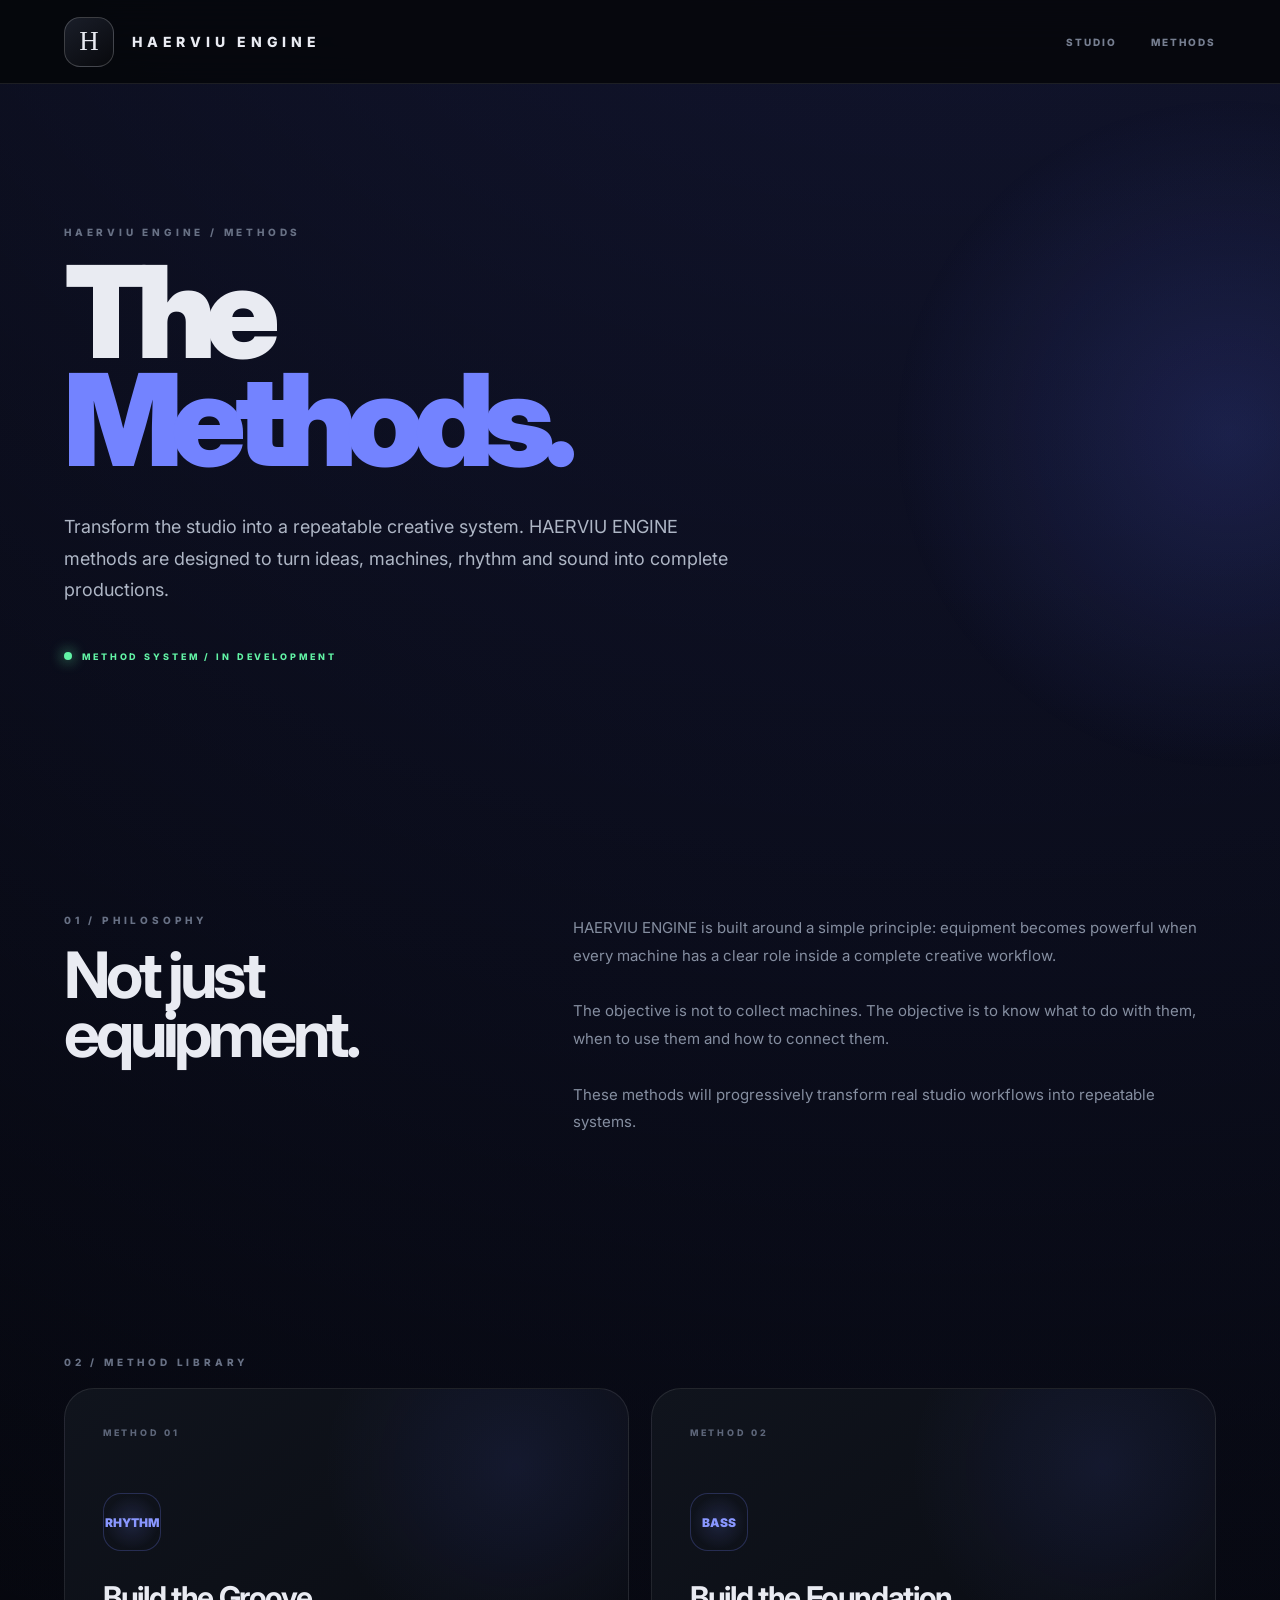
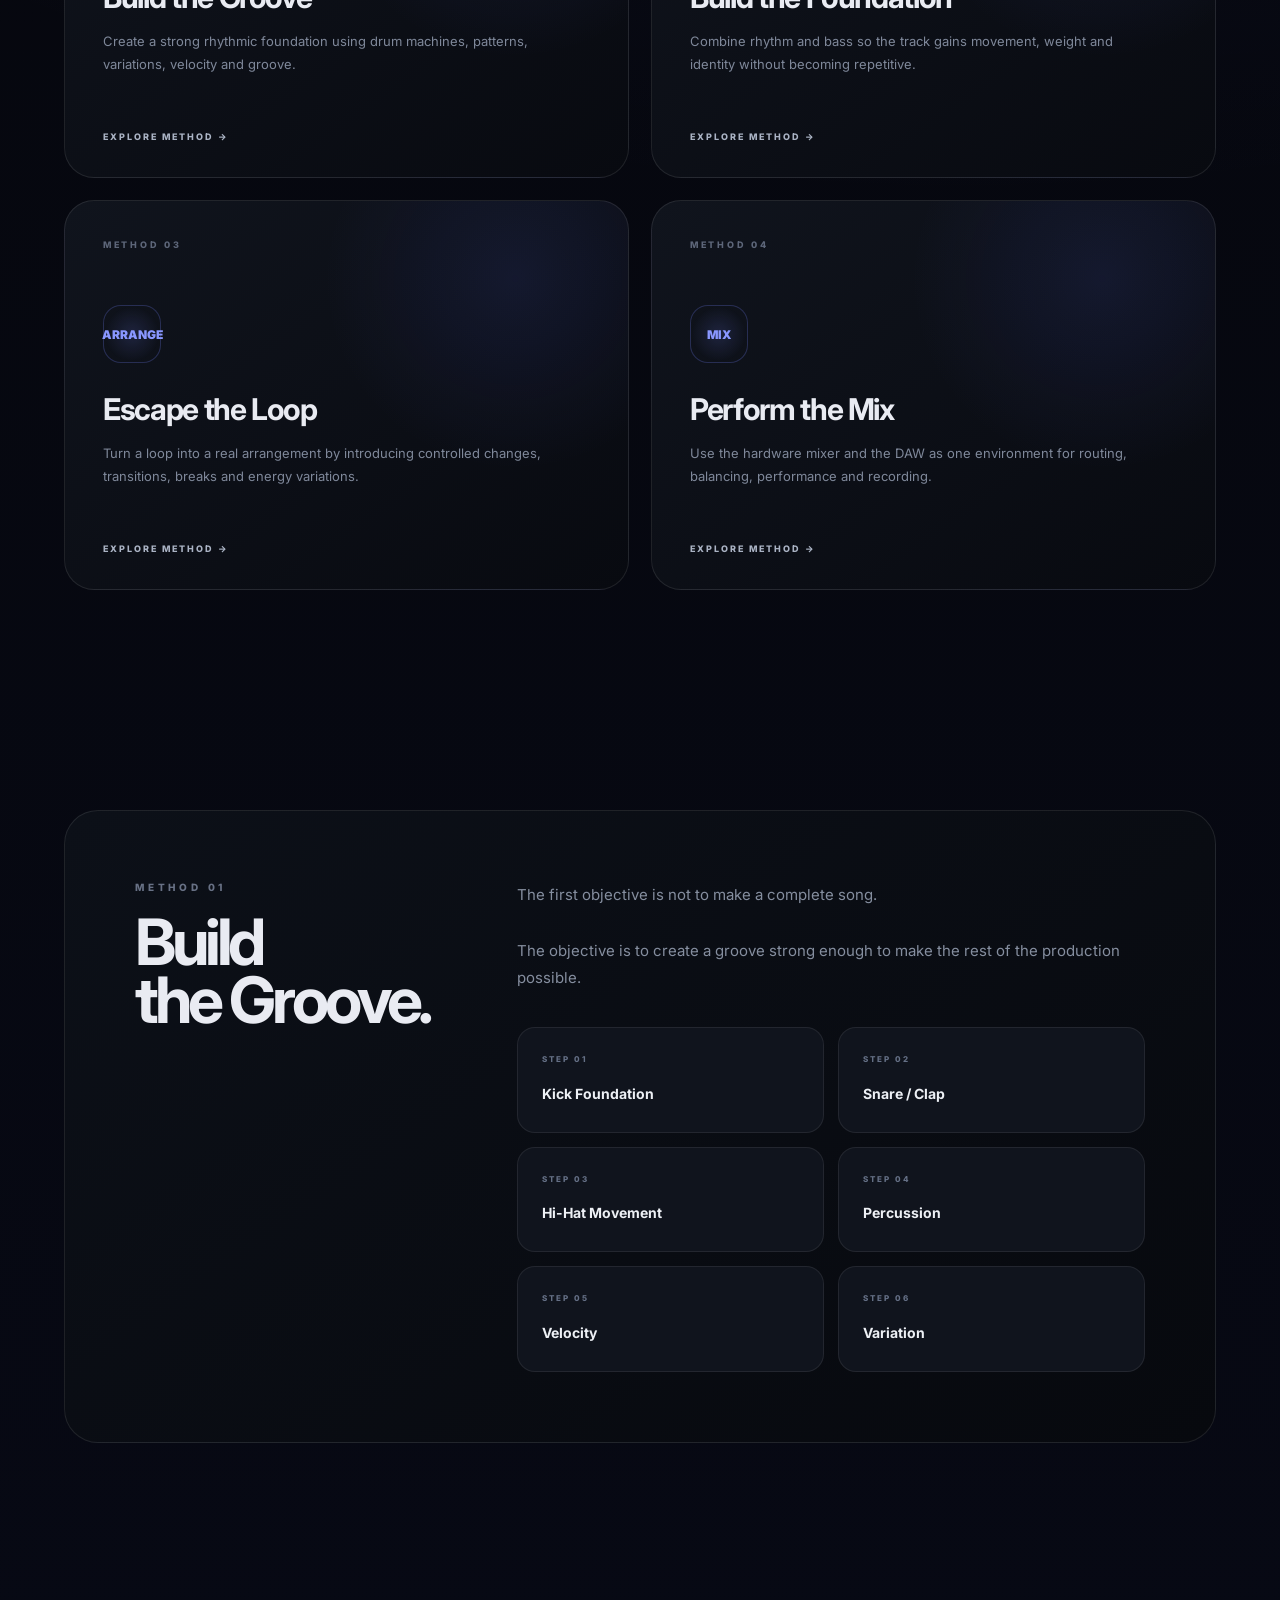
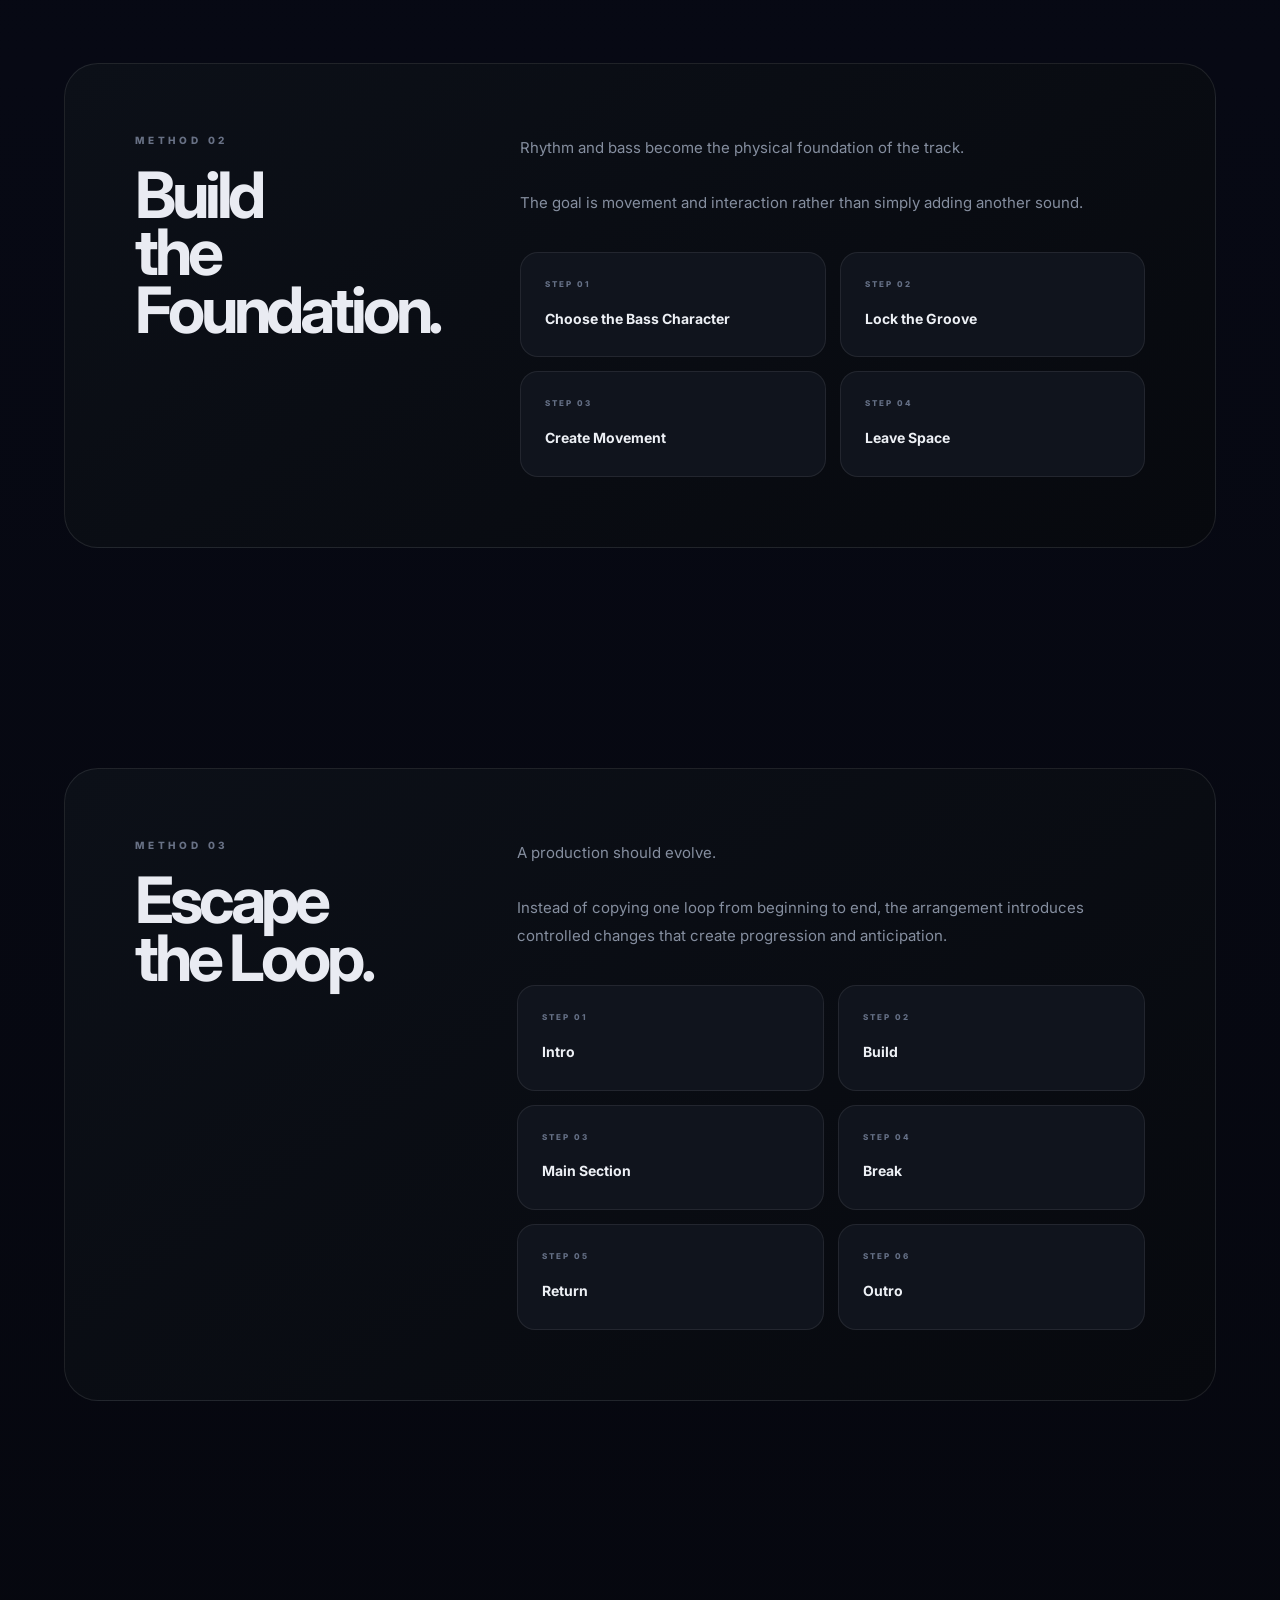
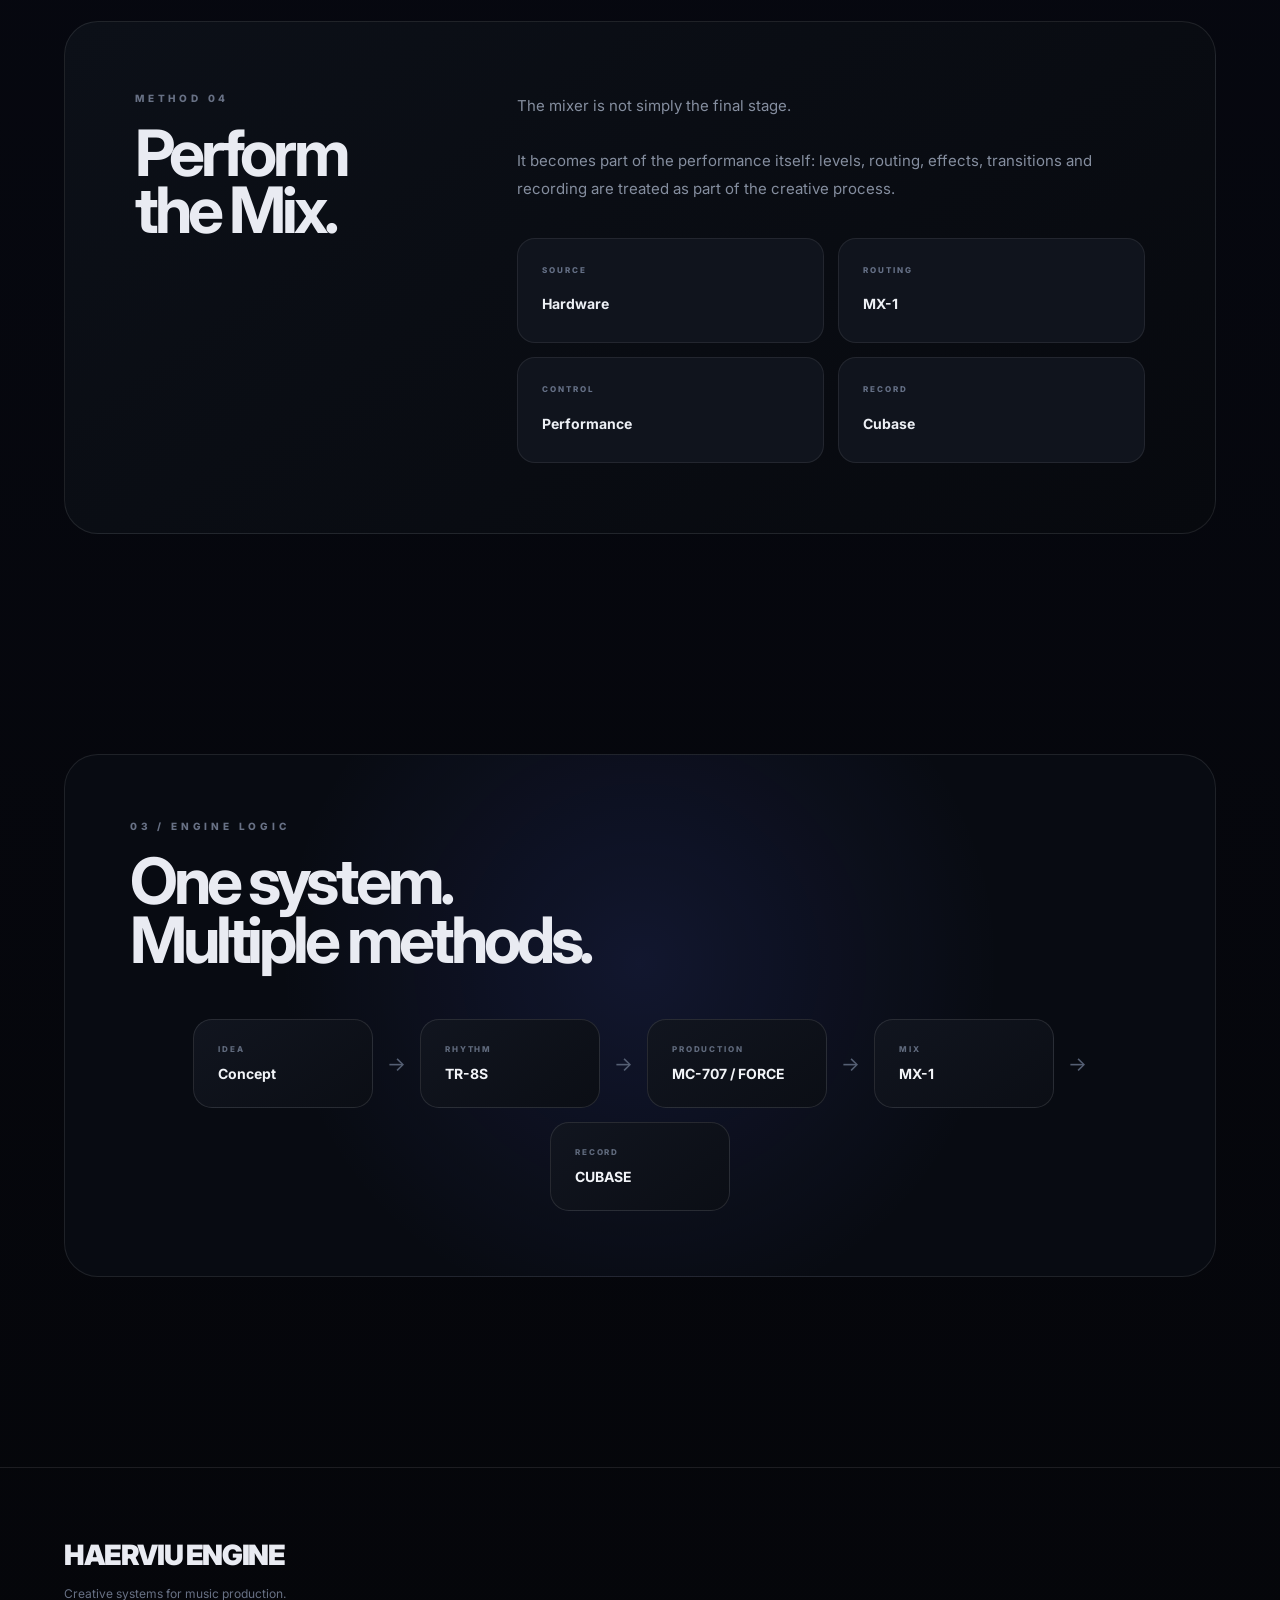
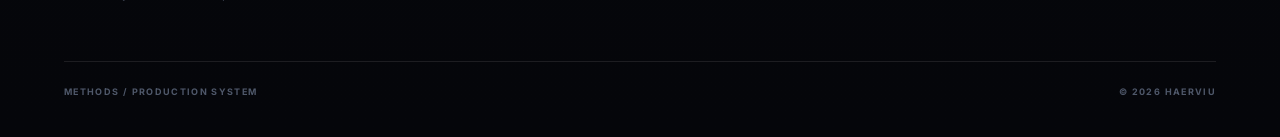
==== methods.html @ 8009b0ce "Refactor CSS styles for consistency and readability" ====
<!DOCTYPE html>
<html lang="fr">
<head>
<meta charset="UTF-8">
<meta name="viewport" content="width=device-width, initial-scale=1.0">

<title>HAERVIU ENGINE — Methods</title>

<meta name="description"
content="HAERVIU ENGINE — Production methods, workflows and creative systems.">

<link rel="preconnect" href="https://fonts.googleapis.com">
<link rel="preconnect" href="https://fonts.gstatic.com" crossorigin>
<link href="https://fonts.googleapis.com/css2?family=Inter:wght@400;500;600;700;800;900&display=swap" rel="stylesheet">

<style>

:root{
    --bg:#05060a;
    --panel:#0b0e15;
    --panel2:#10141d;
    --white:#f7f8fc;
    --text:#e9ebf2;
    --muted:#788195;
    --line:rgba(255,255,255,.095);
    --line2:rgba(255,255,255,.15);
    --blue:#7383ff;
    --green:#62f3a5;
    --max:1440px;
}

*{
    margin:0;
    padding:0;
    box-sizing:border-box;
}

html{
    scroll-behavior:smooth;
}

body{
    min-height:100vh;
    background:
        radial-gradient(circle at 75% -10%,rgba(89,105,255,.18),transparent 34%),
        linear-gradient(180deg,#05060a,#070914 50%,#05060a);
    color:var(--text);
    font-family:Inter,Arial,sans-serif;
    overflow-x:hidden;
}

body::before{
    content:"";
    position:fixed;
    inset:0;
    pointer-events:none;
    opacity:.18;
    background-image:
        linear-gradient(rgba(255,255,255,.025) 1px,transparent 1px),
        linear-gradient(90deg,rgba(255,255,255,.025) 1px,transparent 1px);
    background-size:80px 80px;
    mask-image:linear-gradient(to bottom,black,transparent 80%);
}

a{
    color:inherit;
    text-decoration:none;
}

/* HEADER */

header{
    position:sticky;
    top:0;
    z-index:1000;
    height:84px;
    display:flex;
    align-items:center;
    justify-content:space-between;
    padding:0 5vw;
    background:rgba(5,6,10,.86);
    backdrop-filter:blur(24px);
    -webkit-backdrop-filter:blur(24px);
    border-bottom:1px solid var(--line);
}

.brand{
    display:flex;
    align-items:center;
    gap:18px;
}

.logo{
    width:50px;
    height:50px;
    display:flex;
    align-items:center;
    justify-content:center;
    border:1px solid rgba(255,255,255,.2);
    border-radius:16px;
    background:linear-gradient(145deg,#1a1e29,#08090d);
    font-family:Georgia,serif;
    font-size:27px;
}

.brand-name{
    font-size:14px;
    font-weight:800;
    letter-spacing:.34em;
}

.nav{
    display:flex;
    gap:34px;
}

.nav a{
    color:#777f91;
    font-size:10px;
    font-weight:800;
    letter-spacing:.2em;
    text-transform:uppercase;
}

.nav a:hover{
    color:white;
}

/* GLOBAL */

.container{
    width:min(calc(100% - 10vw),var(--max));
    margin:auto;
}

.section{
    padding:110px 0;
}

.label{
    margin-bottom:20px;
    color:#687185;
    font-size:10px;
    font-weight:800;
    letter-spacing:.38em;
    text-transform:uppercase;
}

h1{
    max-width:1000px;
    font-size:clamp(65px,10vw,145px);
    line-height:.84;
    letter-spacing:-.085em;
    font-weight:900;
}

h1 span{
    color:var(--blue);
}

.description{
    max-width:680px;
    margin-top:38px;
    color:#aeb6c5;
    font-size:18px;
    line-height:1.75;
}

/* HERO */

.hero{
    min-height:720px;
    display:flex;
    align-items:center;
    position:relative;
    overflow:hidden;
}

.hero::after{
    content:"";
    position:absolute;
    width:700px;
    height:700px;
    right:-300px;
    top:0;
    border-radius:50%;
    background:radial-gradient(circle,rgba(92,108,255,.18),transparent 68%);
    pointer-events:none;
}

.hero-content{
    position:relative;
    z-index:2;
}

.hero-status{
    display:flex;
    align-items:center;
    gap:10px;
    margin-top:45px;
    color:var(--green);
    font-size:9px;
    font-weight:800;
    letter-spacing:.32em;
}

.dot{
    width:8px;
    height:8px;
    border-radius:50%;
    background:var(--green);
    box-shadow:0 0 14px var(--green);
}

/* INTRO */

.intro{
    display:grid;
    grid-template-columns:.8fr 1.2fr;
    gap:80px;
    align-items:start;
}

.intro h2{
    font-size:clamp(42px,5vw,70px);
    line-height:.92;
    letter-spacing:-.065em;
}

.intro-copy{
    color:#858ea0;
    font-size:15px;
    line-height:1.85;
}

/* METHODS */

.methods-grid{
    display:grid;
    grid-template-columns:repeat(2,1fr);
    gap:22px;
}

.method{
    position:relative;
    min-height:390px;
    padding:38px;
    border:1px solid var(--line);
    border-radius:30px;
    background:
        radial-gradient(circle at 80% 20%,rgba(90,106,255,.10),transparent 35%),
        linear-gradient(145deg,#10141d,#080a10);
    overflow:hidden;
    transition:.35s ease;
}

.method:hover{
    transform:translateY(-7px);
    border-color:rgba(255,255,255,.19);
    box-shadow:0 35px 80px rgba(0,0,0,.4);
}

.method-number{
    color:#5d6679;
    font-size:9px;
    font-weight:800;
    letter-spacing:.3em;
}

.method-icon{
    width:58px;
    height:58px;
    margin:55px 0 28px;
    display:flex;
    align-items:center;
    justify-content:center;
    border:1px solid rgba(115,131,255,.25);
    border-radius:18px;
    background:radial-gradient(circle,rgba(115,131,255,.16),transparent 70%);
    color:#8997ff;
    font-size:12px;
    font-weight:900;
}

.method h3{
    font-size:30px;
    letter-spacing:-.045em;
}

.method p{
    max-width:470px;
    margin-top:15px;
    color:#7f889a;
    font-size:13px;
    line-height:1.75;
}

.method-link{
    position:absolute;
    left:38px;
    bottom:35px;
    color:#aab3c4;
    font-size:9px;
    font-weight:800;
    letter-spacing:.22em;
    text-transform:uppercase;
}

.method-link:hover{
    color:white;
}

/* SYSTEM */

.system{
    padding:65px;
    border:1px solid var(--line);
    border-radius:34px;
    background:
        radial-gradient(circle at 50% 40%,rgba(89,105,255,.12),transparent 55%),
        #080b12;
}

.system-head{
    margin-bottom:50px;
}

.system-head h2{
    font-size:clamp(44px,5vw,70px);
    line-height:.92;
    letter-spacing:-.065em;
}

.system-flow{
    display:flex;
    align-items:center;
    justify-content:center;
    gap:14px;
    flex-wrap:wrap;
}

.node{
    min-width:180px;
    padding:24px;
    border:1px solid rgba(255,255,255,.11);
    border-radius:19px;
    background:linear-gradient(145deg,#11151f,#0b0e15);
}

.node small{
    display:block;
    margin-bottom:9px;
    color:#606a7d;
    font-size:8px;
    font-weight:800;
    letter-spacing:.23em;
}

.node strong{
    color:#f2f4f8;
    font-size:14px;
}

.arrow{
    color:#555f73;
    font-size:20px;
}

/* METHOD DETAIL */

.detail{
    display:grid;
    grid-template-columns:.65fr 1.35fr;
    gap:80px;
    padding:70px;
    border:1px solid var(--line);
    border-radius:34px;
    background:linear-gradient(145deg,#0c1018,#07090e);
}

.detail-title h2{
    font-size:clamp(44px,5vw,68px);
    line-height:.9;
    letter-spacing:-.065em;
}

.detail-copy{
    color:#858e9f;
    font-size:15px;
    line-height:1.85;
}

.steps{
    display:grid;
    grid-template-columns:repeat(2,1fr);
    gap:14px;
    margin-top:35px;
}

.step{
    padding:24px;
    border:1px solid rgba(255,255,255,.08);
    border-radius:18px;
    background:#10141d;
}

.step span{
    display:block;
    margin-bottom:13px;
    color:#657086;
    font-size:8px;
    font-weight:800;
    letter-spacing:.25em;
}

.step strong{
    color:#edf0f5;
    font-size:14px;
}

/* FOOTER */

footer{
    margin-top:80px;
    border-top:1px solid var(--line);
}

.footer{
    width:min(calc(100% - 10vw),var(--max));
    margin:auto;
    padding:70px 0 40px;
}

.footer-name{
    font-size:28px;
    font-weight:900;
    letter-spacing:-.05em;
}

.footer p{
    margin-top:14px;
    color:#687185;
    font-size:12px;
}

.footer-bottom{
    display:flex;
    justify-content:space-between;
    margin-top:60px;
    padding-top:24px;
    border-top:1px solid var(--line);
    color:#4f586a;
    font-size:9px;
    font-weight:700;
    letter-spacing:.15em;
}

/* RESPONSIVE */

@media(max-width:900px){

    .nav{
        display:none;
    }

    .intro,
    .detail{
        grid-template-columns:1fr;
        gap:40px;
    }

    .methods-grid{
        grid-template-columns:1fr;
    }

    .hero{
        min-height:650px;
    }
}

@media(max-width:700px){

    header{
        height:72px;
        padding:0 20px;
    }

    .logo{
        width:44px;
        height:44px;
        font-size:24px;
    }

    .brand-name{
        font-size:10px;
        letter-spacing:.27em;
    }

    .container,
    .footer{
        width:calc(100% - 40px);
    }

    .section{
        padding:75px 0;
    }

    .hero{
        min-height:620px;
    }

    h1{
        font-size:clamp(62px,19vw,100px);
    }

    .description{
        font-size:16px;
    }

    .method{
        min-height:350px;
        padding:28px;
        border-radius:25px;
    }

    .method-icon{
        margin-top:42px;
    }

    .method-link{
        left:28px;
        bottom:27px;
    }

    .system,
    .detail{
        padding:30px 22px;
        border-radius:25px;
    }

    .system-flow{
        flex-direction:column;
        align-items:stretch;
    }

    .node{
        min-width:0;
    }

    .arrow{
        text-align:center;
        transform:rotate(90deg);
    }

    .steps{
        grid-template-columns:1fr;
    }

    .footer-bottom{
        flex-direction:column;
        gap:12px;
    }
}

</style>
</head>

<body>

<header>

<a href="index.html" class="brand">
    <div class="logo">H</div>
    <div class="brand-name">HAERVIU ENGINE</div>
</a>

<nav class="nav">
    <a href="studio.html">Studio</a>
    <a href="methods.html">Methods</a>
</nav>

</header>

<main>

<section class="hero">

<div class="container hero-content">

<div class="label">
HAERVIU ENGINE / METHODS
</div>

<h1>
The<br>
<span>Methods.</span>
</h1>

<p class="description">
Transform the studio into a repeatable creative system.
HAERVIU ENGINE methods are designed to turn ideas,
machines, rhythm and sound into complete productions.
</p>

<div class="hero-status">
<span class="dot"></span>
METHOD SYSTEM / IN DEVELOPMENT
</div>

</div>

</section>


<section class="section">

<div class="container">

<div class="intro">

<div>

<div class="label">
01 / PHILOSOPHY
</div>

<h2>
Not just<br>
equipment.
</h2>

</div>

<div class="intro-copy">

HAERVIU ENGINE is built around a simple principle:
equipment becomes powerful when every machine has
a clear role inside a complete creative workflow.

<br><br>

The objective is not to collect machines.
The objective is to know what to do with them,
when to use them and how to connect them.

<br><br>

These methods will progressively transform
real studio workflows into repeatable systems.

</div>

</div>

</div>

</section>


<section class="section">

<div class="container">

<div class="label">
02 / METHOD LIBRARY
</div>

<div class="methods-grid">


<article class="method">

<div class="method-number">
METHOD 01
</div>

<div class="method-icon">
RHYTHM
</div>

<h3>
Build the Groove
</h3>

<p>
Create a strong rhythmic foundation using
drum machines, patterns, variations,
velocity and groove.
</p>

<a class="method-link" href="#rhythm">
Explore method →
</a>

</article>


<article class="method">

<div class="method-number">
METHOD 02
</div>

<div class="method-icon">
BASS
</div>

<h3>
Build the Foundation
</h3>

<p>
Combine rhythm and bass so the track gains
movement, weight and identity without
becoming repetitive.
</p>

<a class="method-link" href="#production">
Explore method →
</a>

</article>


<article class="method">

<div class="method-number">
METHOD 03
</div>

<div class="method-icon">
ARRANGE
</div>

<h3>
Escape the Loop
</h3>

<p>
Turn a loop into a real arrangement by
introducing controlled changes, transitions,
breaks and energy variations.
</p>

<a class="method-link" href="#arrangement">
Explore method →
</a>

</article>


<article class="method">

<div class="method-number">
METHOD 04
</div>

<div class="method-icon">
MIX
</div>

<h3>
Perform the Mix
</h3>

<p>
Use the hardware mixer and the DAW as one
environment for routing, balancing,
performance and recording.
</p>

<a class="method-link" href="#mix">
Explore method →
</a>

</article>

</div>

</div>

</section>


<section class="section" id="rhythm">

<div class="container">

<div class="detail">

<div class="detail-title">

<div class="label">
METHOD 01
</div>

<h2>
Build<br>
the Groove.
</h2>

</div>

<div class="detail-copy">

The first objective is not to make a complete song.

<br><br>

The objective is to create a groove strong enough
to make the rest of the production possible.

<div class="steps">

<div class="step">
<span>STEP 01</span>
<strong>Kick Foundation</strong>
</div>

<div class="step">
<span>STEP 02</span>
<strong>Snare / Clap</strong>
</div>

<div class="step">
<span>STEP 03</span>
<strong>Hi-Hat Movement</strong>
</div>

<div class="step">
<span>STEP 04</span>
<strong>Percussion</strong>
</div>

<div class="step">
<span>STEP 05</span>
<strong>Velocity</strong>
</div>

<div class="step">
<span>STEP 06</span>
<strong>Variation</strong>
</div>

</div>

</div>

</div>

</div>

</section>


<section class="section" id="production">

<div class="container">

<div class="detail">

<div class="detail-title">

<div class="label">
METHOD 02
</div>

<h2>
Build<br>
the Foundation.
</h2>

</div>

<div class="detail-copy">

Rhythm and bass become the physical foundation
of the track.

<br><br>

The goal is movement and interaction rather than
simply adding another sound.

<div class="steps">

<div class="step">
<span>STEP 01</span>
<strong>Choose the Bass Character</strong>
</div>

<div class="step">
<span>STEP 02</span>
<strong>Lock the Groove</strong>
</div>

<div class="step">
<span>STEP 03</span>
<strong>Create Movement</strong>
</div>

<div class="step">
<span>STEP 04</span>
<strong>Leave Space</strong>
</div>

</div>

</div>

</div>

</div>

</section>


<section class="section" id="arrangement">

<div class="container">

<div class="detail">

<div class="detail-title">

<div class="label">
METHOD 03
</div>

<h2>
Escape<br>
the Loop.
</h2>

</div>

<div class="detail-copy">

A production should evolve.

<br><br>

Instead of copying one loop from beginning to end,
the arrangement introduces controlled changes
that create progression and anticipation.

<div class="steps">

<div class="step">
<span>STEP 01</span>
<strong>Intro</strong>
</div>

<div class="step">
<span>STEP 02</span>
<strong>Build</strong>
</div>

<div class="step">
<span>STEP 03</span>
<strong>Main Section</strong>
</div>

<div class="step">
<span>STEP 04</span>
<strong>Break</strong>
</div>

<div class="step">
<span>STEP 05</span>
<strong>Return</strong>
</div>

<div class="step">
<span>STEP 06</span>
<strong>Outro</strong>
</div>

</div>

</div>

</div>

</div>

</section>


<section class="section" id="mix">

<div class="container">

<div class="detail">

<div class="detail-title">

<div class="label">
METHOD 04
</div>

<h2>
Perform<br>
the Mix.
</h2>

</div>

<div class="detail-copy">

The mixer is not simply the final stage.

<br><br>

It becomes part of the performance itself:
levels, routing, effects, transitions and
recording are treated as part of the creative process.

<div class="steps">

<div class="step">
<span>SOURCE</span>
<strong>Hardware</strong>
</div>

<div class="step">
<span>ROUTING</span>
<strong>MX-1</strong>
</div>

<div class="step">
<span>CONTROL</span>
<strong>Performance</strong>
</div>

<div class="step">
<span>RECORD</span>
<strong>Cubase</strong>
</div>

</div>

</div>

</div>

</div>

</section>


<section class="section">

<div class="container">

<div class="system">

<div class="system-head">

<div class="label">
03 / ENGINE LOGIC
</div>

<h2>
One system.<br>
Multiple methods.
</h2>

</div>

<div class="system-flow">

<div class="node">
<small>IDEA</small>
<strong>Concept</strong>
</div>

<div class="arrow">→</div>

<div class="node">
<small>RHYTHM</small>
<strong>TR-8S</strong>
</div>

<div class="arrow">→</div>

<div class="node">
<small>PRODUCTION</small>
<strong>MC-707 / FORCE</strong>
</div>

<div class="arrow">→</div>

<div class="node">
<small>MIX</small>
<strong>MX-1</strong>
</div>

<div class="arrow">→</div>

<div class="node">
<small>RECORD</small>
<strong>CUBASE</strong>
</div>

</div>

</div>

</div>

</section>

</main>


<footer>

<div class="footer">

<div class="footer-name">
HAERVIU ENGINE
</div>

<p>
Creative systems for music production.
</p>

<div class="footer-bottom">

<span>
METHODS / PRODUCTION SYSTEM
</span>

<span>
© 2026 HAERVIU
</span>

</div>

</div>

</footer>

</body>
</html>
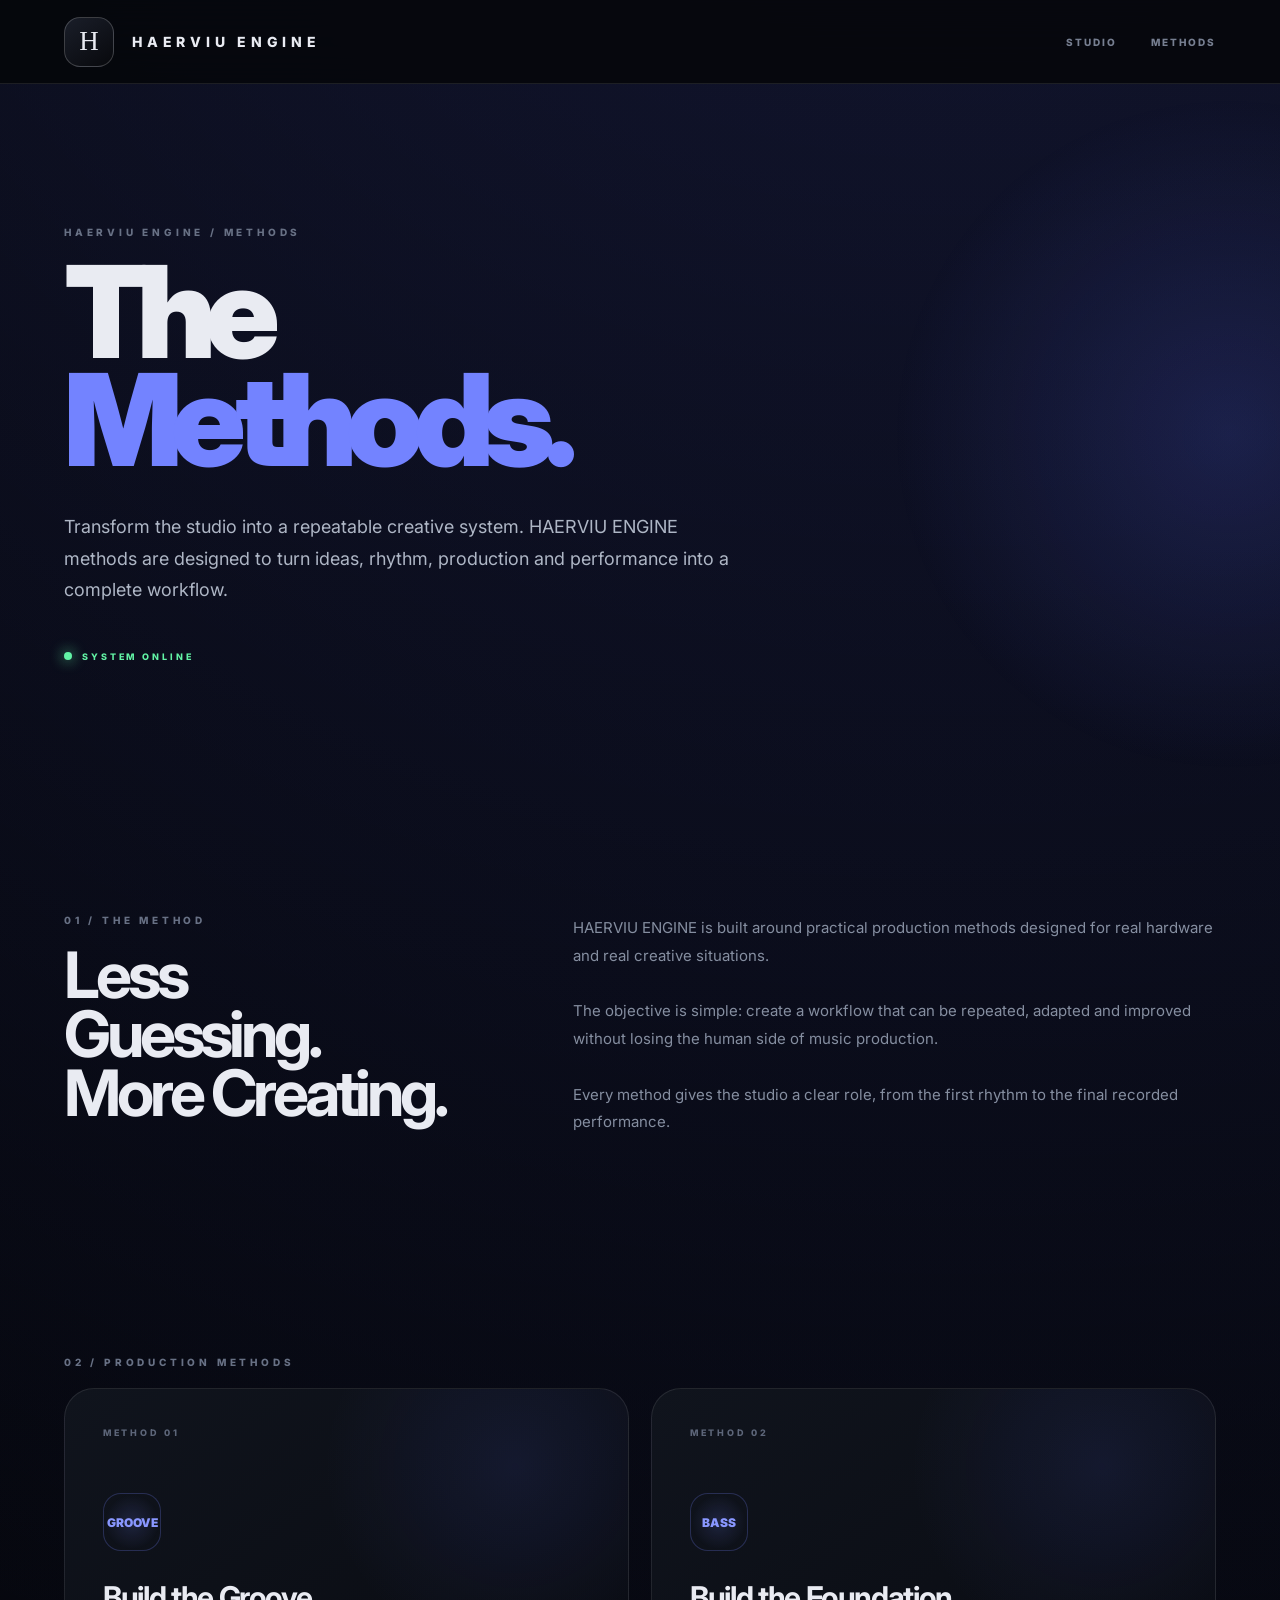
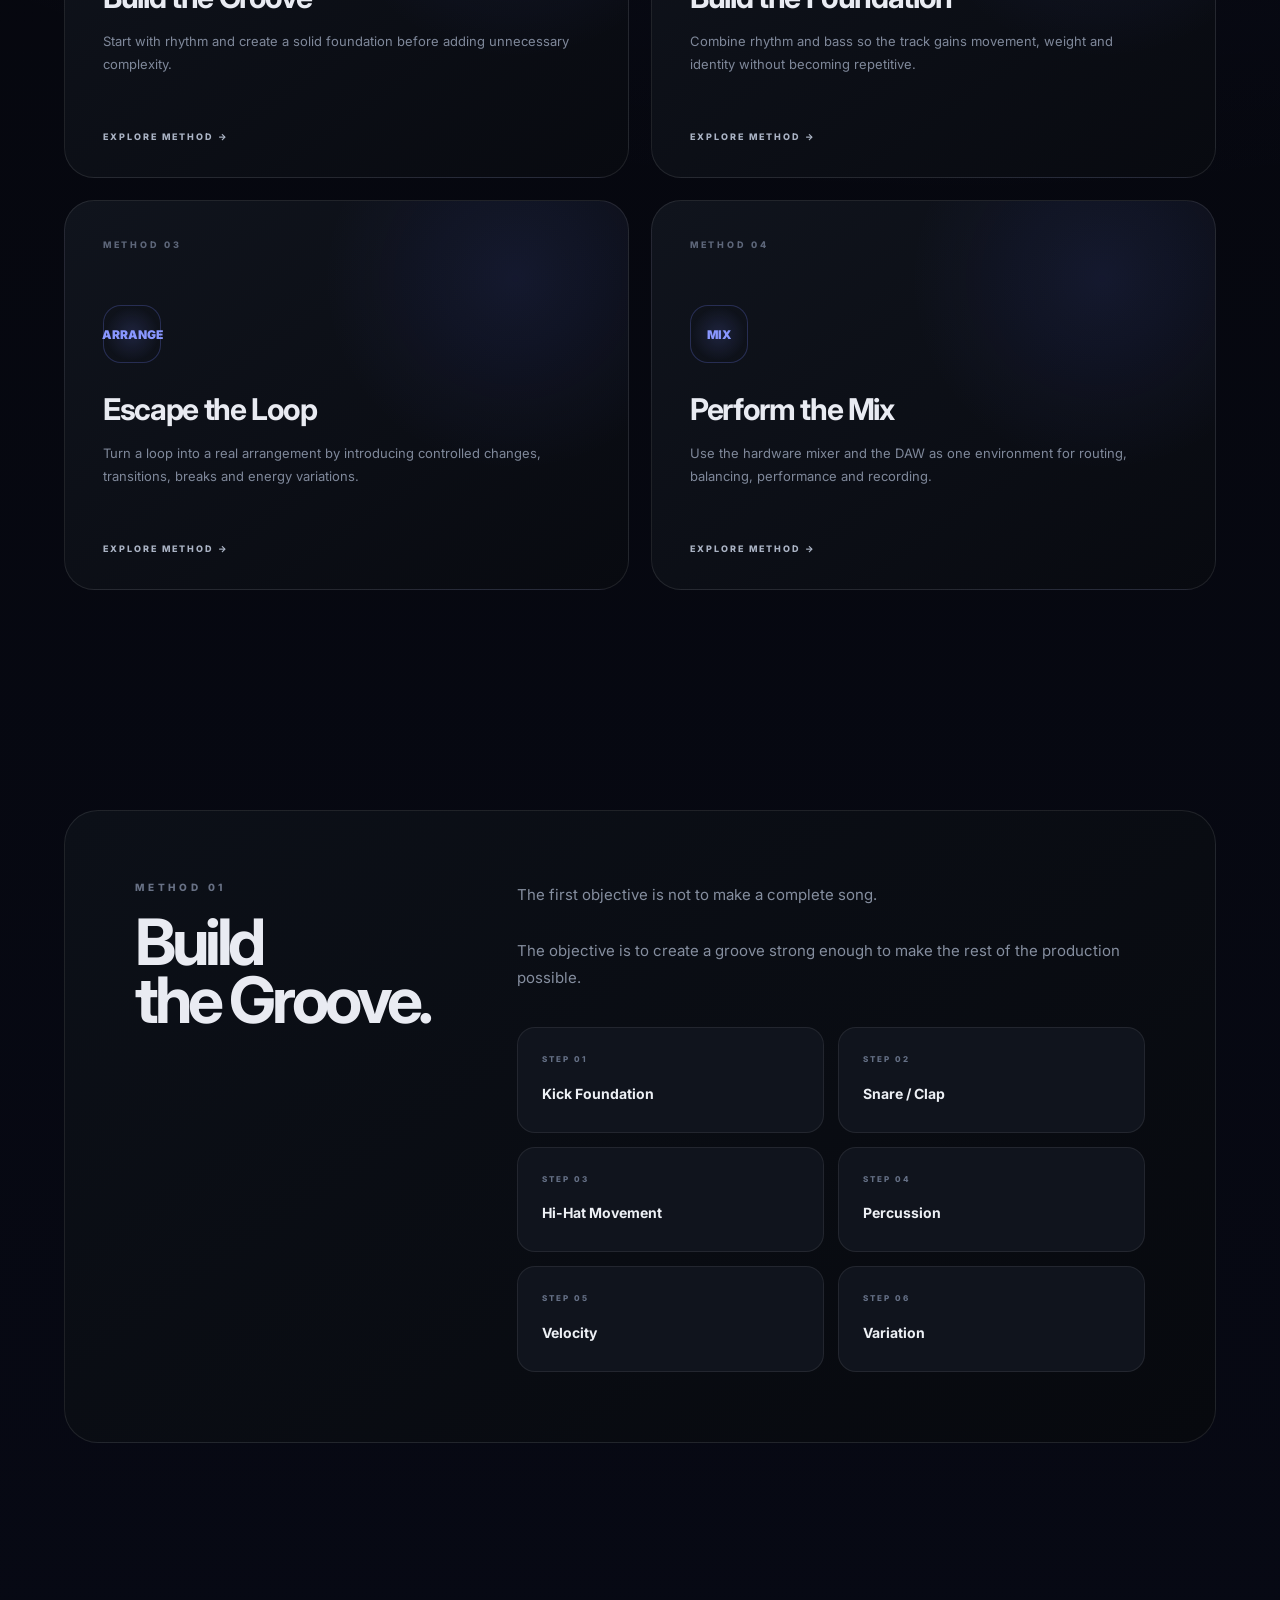
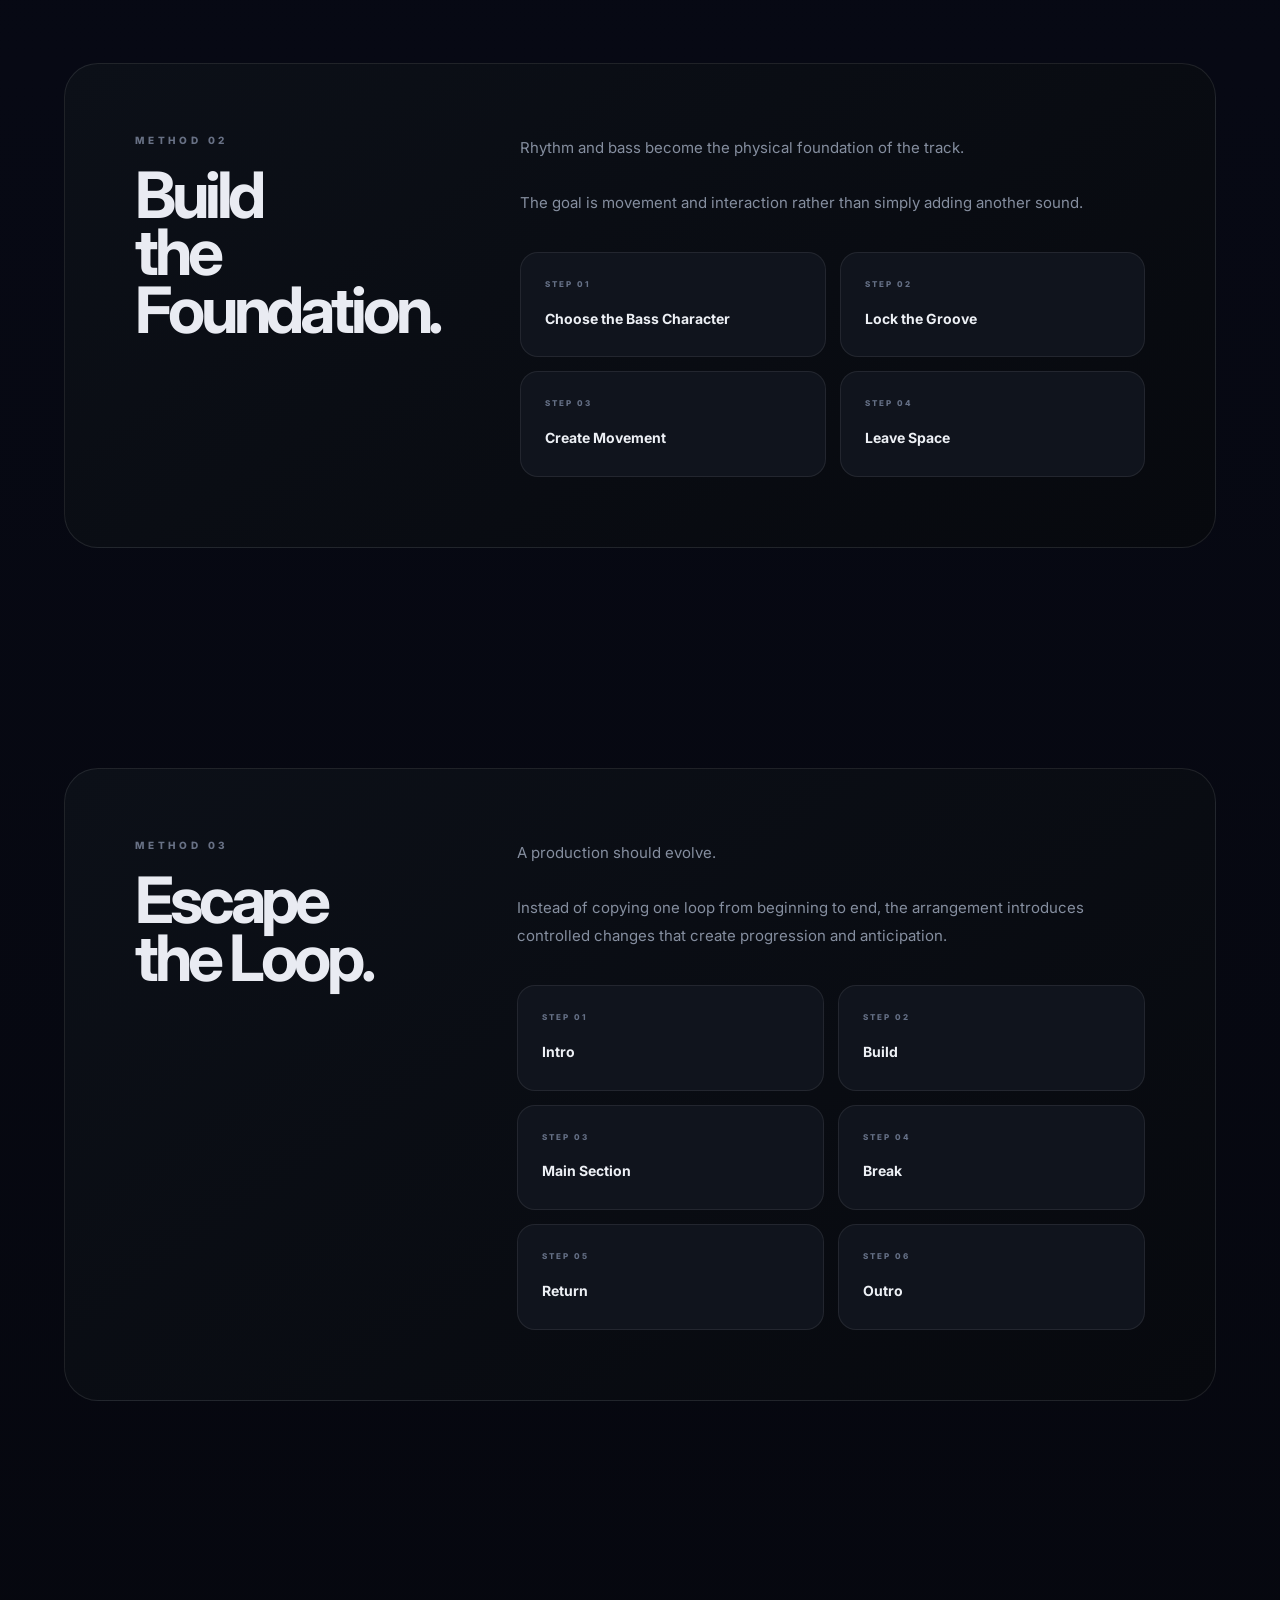
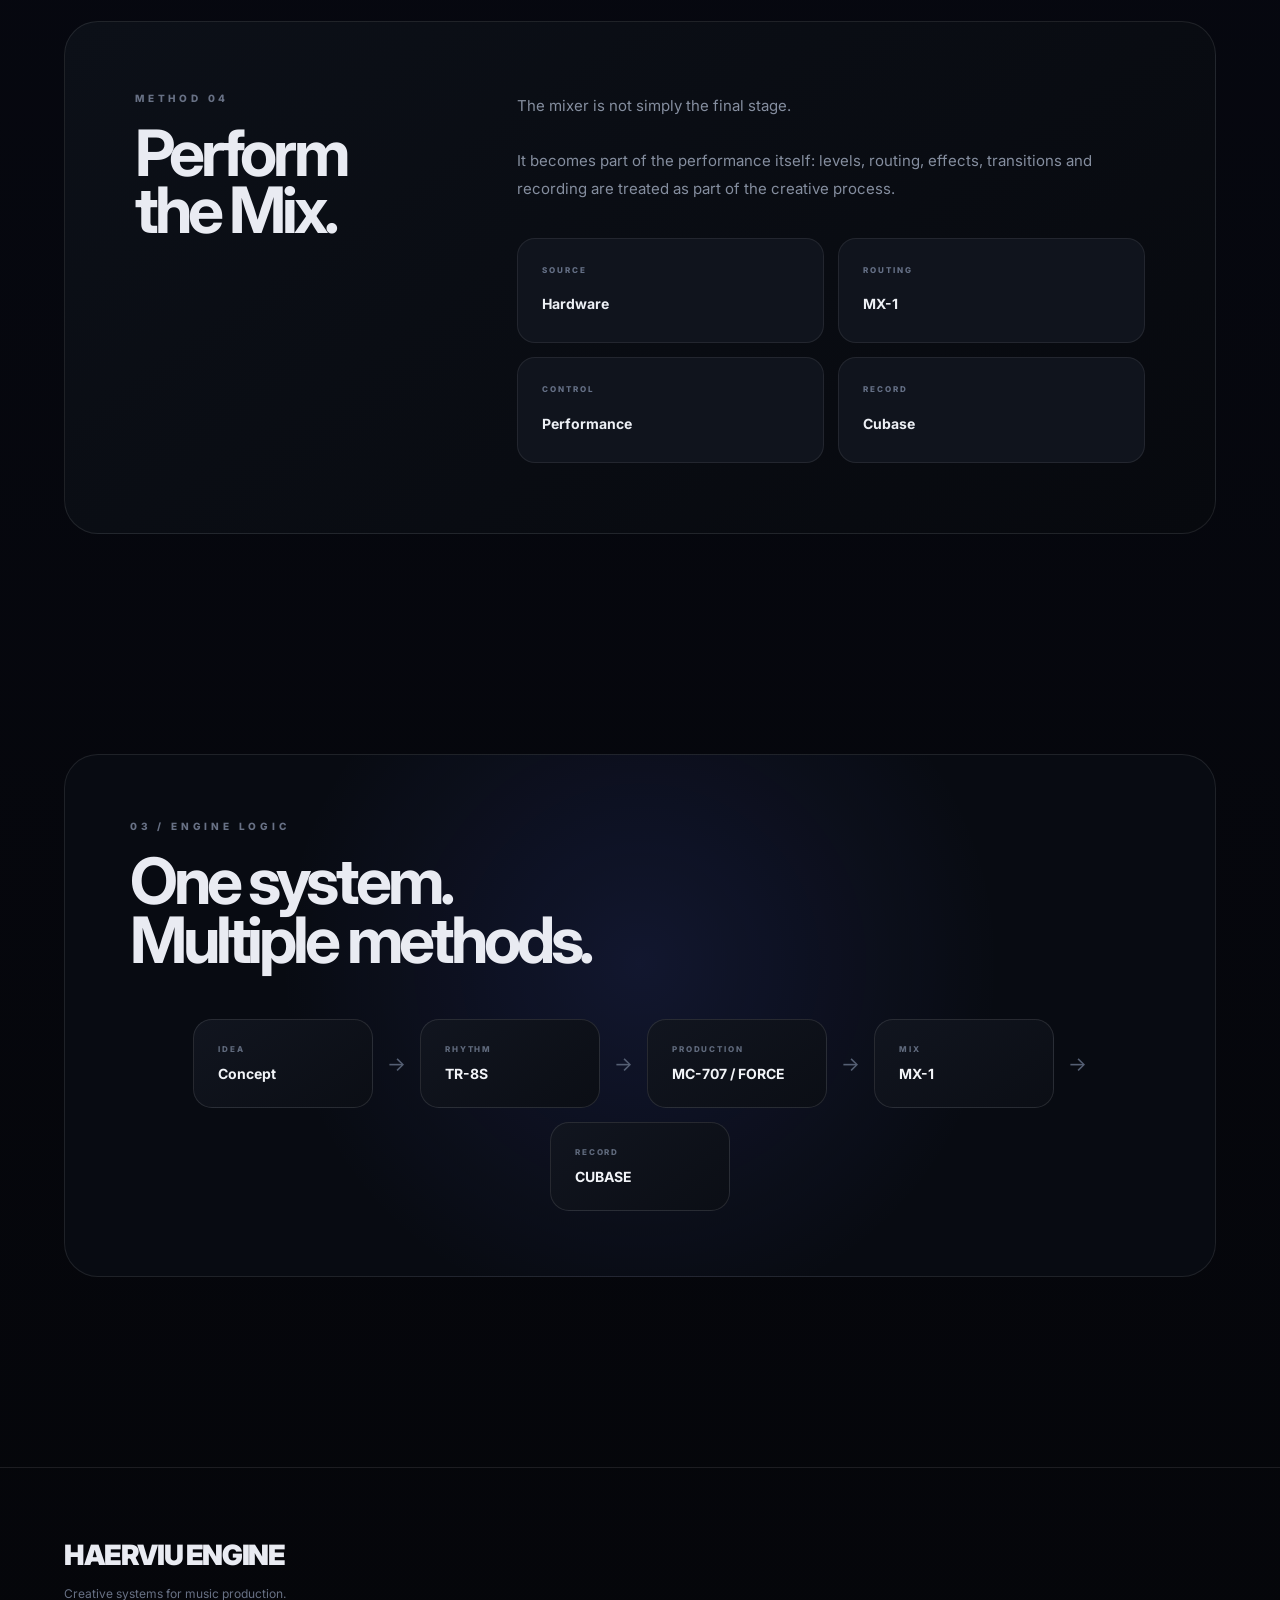
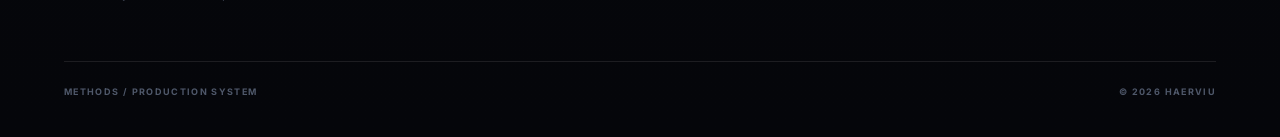
==== commit 4939bc43: "Refactor CSS styles and HTML structure for clarity" ====
--- a/methods.html
+++ b/methods.html
@@ -3,11 +3,8 @@
 <head>
 <meta charset="UTF-8">
 <meta name="viewport" content="width=device-width, initial-scale=1.0">
-
 <title>HAERVIU ENGINE — Methods</title>
-
-<meta name="description"
-content="HAERVIU ENGINE — Production methods, workflows and creative systems.">
+<meta name="description" content="HAERVIU ENGINE — Production methods, workflows and creative systems.">
 
 <link rel="preconnect" href="https://fonts.googleapis.com">
 <link rel="preconnect" href="https://fonts.gstatic.com" crossorigin>
@@ -570,41 +567,223 @@
 <header>
 
 <a href="index.html" class="brand">
+
     <div class="logo">H</div>
-    <div class="brand-name">HAERVIU ENGINE</div>
+
+    <div class="brand-name">
+        HAERVIU ENGINE
+    </div>
+
 </a>
 
 <nav class="nav">
+
     <a href="studio.html">Studio</a>
     <a href="methods.html">Methods</a>
+
 </nav>
 
 </header>
 
+
 <main>
 
 <section class="hero">
 
 <div class="container hero-content">
 
+    <div class="label">
+        HAERVIU ENGINE / METHODS
+    </div>
+
+    <h1>
+        The<br>
+        <span>Methods.</span>
+    </h1>
+
+    <p class="description">
+        Transform the studio into a repeatable creative system.
+        HAERVIU ENGINE methods are designed to turn ideas,
+        rhythm, production and performance into a complete workflow.
+    </p>
+
+    <div class="hero-status">
+
+        <span class="dot"></span>
+
+        SYSTEM ONLINE
+
+    </div>
+
+</div>
+
+</section>
+
+
+<section class="section">
+
+<div class="container">
+
+<div class="intro">
+
+    <div>
+
+        <div class="label">
+            01 / THE METHOD
+        </div>
+
+        <h2>
+            Less<br>
+            Guessing.<br>
+            More Creating.
+        </h2>
+
+    </div>
+
+    <div class="intro-copy">
+
+        HAERVIU ENGINE is built around practical production
+        methods designed for real hardware and real creative
+        situations.
+
+        <br><br>
+
+        The objective is simple: create a workflow that can be
+        repeated, adapted and improved without losing the
+        human side of music production.
+
+        <br><br>
+
+        Every method gives the studio a clear role, from the
+        first rhythm to the final recorded performance.
+
+    </div>
+
+</div>
+
+</div>
+
+</section>
+
+
+<section class="section">
+
+<div class="container">
+
 <div class="label">
-HAERVIU ENGINE / METHODS
-</div>
-
-<h1>
-The<br>
-<span>Methods.</span>
-</h1>
-
-<p class="description">
-Transform the studio into a repeatable creative system.
-HAERVIU ENGINE methods are designed to turn ideas,
-machines, rhythm and sound into complete productions.
-</p>
-
-<div class="hero-status">
-<span class="dot"></span>
-METHOD SYSTEM / IN DEVELOPMENT
+    02 / PRODUCTION METHODS
+</div>
+
+<div class="methods-grid">
+
+
+<article class="method">
+
+    <div class="method-number">
+        METHOD 01
+    </div>
+
+    <div class="method-icon">
+        GROOVE
+    </div>
+
+    <h3>
+        Build the Groove
+    </h3>
+
+    <p>
+        Start with rhythm and create a solid foundation
+        before adding unnecessary complexity.
+    </p>
+
+    <a class="method-link" href="#rhythm">
+        Explore method →
+    </a>
+
+</article>
+
+
+<article class="method">
+
+    <div class="method-number">
+        METHOD 02
+    </div>
+
+    <div class="method-icon">
+        BASS
+    </div>
+
+    <h3>
+        Build the Foundation
+    </h3>
+
+    <p>
+        Combine rhythm and bass so the track gains
+        movement, weight and identity without
+        becoming repetitive.
+    </p>
+
+    <a class="method-link" href="#production">
+        Explore method →
+    </a>
+
+</article>
+
+
+<article class="method">
+
+    <div class="method-number">
+        METHOD 03
+    </div>
+
+    <div class="method-icon">
+        ARRANGE
+    </div>
+
+    <h3>
+        Escape the Loop
+    </h3>
+
+    <p>
+        Turn a loop into a real arrangement by
+        introducing controlled changes, transitions,
+        breaks and energy variations.
+    </p>
+
+    <a class="method-link" href="#arrangement">
+        Explore method →
+    </a>
+
+</article>
+
+
+<article class="method">
+
+    <div class="method-number">
+        METHOD 04
+    </div>
+
+    <div class="method-icon">
+        MIX
+    </div>
+
+    <h3>
+        Perform the Mix
+    </h3>
+
+    <p>
+        Use the hardware mixer and the DAW as one
+        environment for routing, balancing,
+        performance and recording.
+    </p>
+
+    <a class="method-link" href="#mix">
+        Explore method →
+    </a>
+
+</article>
+
+
 </div>
 
 </div>
@@ -612,41 +791,335 @@
 </section>
 
 
+<section class="section" id="rhythm">
+
+<div class="container">
+
+<div class="detail">
+
+<div class="detail-title">
+
+    <div class="label">
+        METHOD 01
+    </div>
+
+    <h2>
+        Build<br>
+        the Groove.
+    </h2>
+
+</div>
+
+
+<div class="detail-copy">
+
+    The first objective is not to make a complete song.
+
+    <br><br>
+
+    The objective is to create a groove strong enough
+    to make the rest of the production possible.
+
+
+    <div class="steps">
+
+        <div class="step">
+            <span>STEP 01</span>
+            <strong>Kick Foundation</strong>
+        </div>
+
+        <div class="step">
+            <span>STEP 02</span>
+            <strong>Snare / Clap</strong>
+        </div>
+
+        <div class="step">
+            <span>STEP 03</span>
+            <strong>Hi-Hat Movement</strong>
+        </div>
+
+        <div class="step">
+            <span>STEP 04</span>
+            <strong>Percussion</strong>
+        </div>
+
+        <div class="step">
+            <span>STEP 05</span>
+            <strong>Velocity</strong>
+        </div>
+
+        <div class="step">
+            <span>STEP 06</span>
+            <strong>Variation</strong>
+        </div>
+
+    </div>
+
+</div>
+
+</div>
+
+</div>
+
+</section>
+
+
+<section class="section" id="production">
+
+<div class="container">
+
+<div class="detail">
+
+<div class="detail-title">
+
+    <div class="label">
+        METHOD 02
+    </div>
+
+    <h2>
+        Build<br>
+        the Foundation.
+    </h2>
+
+</div>
+
+
+<div class="detail-copy">
+
+    Rhythm and bass become the physical foundation
+    of the track.
+
+    <br><br>
+
+    The goal is movement and interaction rather than
+    simply adding another sound.
+
+
+    <div class="steps">
+
+        <div class="step">
+            <span>STEP 01</span>
+            <strong>Choose the Bass Character</strong>
+        </div>
+
+        <div class="step">
+            <span>STEP 02</span>
+            <strong>Lock the Groove</strong>
+        </div>
+
+        <div class="step">
+            <span>STEP 03</span>
+            <strong>Create Movement</strong>
+        </div>
+
+        <div class="step">
+            <span>STEP 04</span>
+            <strong>Leave Space</strong>
+        </div>
+
+    </div>
+
+</div>
+
+</div>
+
+</div>
+
+</section>
+
+
+<section class="section" id="arrangement">
+
+<div class="container">
+
+<div class="detail">
+
+<div class="detail-title">
+
+    <div class="label">
+        METHOD 03
+    </div>
+
+    <h2>
+        Escape<br>
+        the Loop.
+    </h2>
+
+</div>
+
+
+<div class="detail-copy">
+
+    A production should evolve.
+
+    <br><br>
+
+    Instead of copying one loop from beginning to end,
+    the arrangement introduces controlled changes
+    that create progression and anticipation.
+
+
+    <div class="steps">
+
+        <div class="step">
+            <span>STEP 01</span>
+            <strong>Intro</strong>
+        </div>
+
+        <div class="step">
+            <span>STEP 02</span>
+            <strong>Build</strong>
+        </div>
+
+        <div class="step">
+            <span>STEP 03</span>
+            <strong>Main Section</strong>
+        </div>
+
+        <div class="step">
+            <span>STEP 04</span>
+            <strong>Break</strong>
+        </div>
+
+        <div class="step">
+            <span>STEP 05</span>
+            <strong>Return</strong>
+        </div>
+
+        <div class="step">
+            <span>STEP 06</span>
+            <strong>Outro</strong>
+        </div>
+
+    </div>
+
+</div>
+
+</div>
+
+</div>
+
+</section>
+
+
+<section class="section" id="mix">
+
+<div class="container">
+
+<div class="detail">
+
+<div class="detail-title">
+
+    <div class="label">
+        METHOD 04
+    </div>
+
+    <h2>
+        Perform<br>
+        the Mix.
+    </h2>
+
+</div>
+
+
+<div class="detail-copy">
+
+    The mixer is not simply the final stage.
+
+    <br><br>
+
+    It becomes part of the performance itself:
+    levels, routing, effects, transitions and
+    recording are treated as part of the creative process.
+
+
+    <div class="steps">
+
+        <div class="step">
+            <span>SOURCE</span>
+            <strong>Hardware</strong>
+        </div>
+
+        <div class="step">
+            <span>ROUTING</span>
+            <strong>MX-1</strong>
+        </div>
+
+        <div class="step">
+            <span>CONTROL</span>
+            <strong>Performance</strong>
+        </div>
+
+        <div class="step">
+            <span>RECORD</span>
+            <strong>Cubase</strong>
+        </div>
+
+    </div>
+
+</div>
+
+</div>
+
+</div>
+
+</section>
+
+
 <section class="section">
 
 <div class="container">
 
-<div class="intro">
-
-<div>
-
-<div class="label">
-01 / PHILOSOPHY
-</div>
-
-<h2>
-Not just<br>
-equipment.
-</h2>
-
-</div>
-
-<div class="intro-copy">
-
-HAERVIU ENGINE is built around a simple principle:
-equipment becomes powerful when every machine has
-a clear role inside a complete creative workflow.
-
-<br><br>
-
-The objective is not to collect machines.
-The objective is to know what to do with them,
-when to use them and how to connect them.
-
-<br><br>
-
-These methods will progressively transform
-real studio workflows into repeatable systems.
+<div class="system">
+
+<div class="system-head">
+
+    <div class="label">
+        03 / ENGINE LOGIC
+    </div>
+
+    <h2>
+        One system.<br>
+        Multiple methods.
+    </h2>
+
+</div>
+
+
+<div class="system-flow">
+
+    <div class="node">
+        <small>IDEA</small>
+        <strong>Concept</strong>
+    </div>
+
+    <div class="arrow">→</div>
+
+    <div class="node">
+        <small>RHYTHM</small>
+        <strong>TR-8S</strong>
+    </div>
+
+    <div class="arrow">→</div>
+
+    <div class="node">
+        <small>PRODUCTION</small>
+        <strong>MC-707 / FORCE</strong>
+    </div>
+
+    <div class="arrow">→</div>
+
+    <div class="node">
+        <small>MIX</small>
+        <strong>MX-1</strong>
+    </div>
+
+    <div class="arrow">→</div>
+
+    <div class="node">
+        <small>RECORD</small>
+        <strong>CUBASE</strong>
+    </div>
 
 </div>
 
@@ -656,461 +1129,6 @@
 
 </section>
 
-
-<section class="section">
-
-<div class="container">
-
-<div class="label">
-02 / METHOD LIBRARY
-</div>
-
-<div class="methods-grid">
-
-
-<article class="method">
-
-<div class="method-number">
-METHOD 01
-</div>
-
-<div class="method-icon">
-RHYTHM
-</div>
-
-<h3>
-Build the Groove
-</h3>
-
-<p>
-Create a strong rhythmic foundation using
-drum machines, patterns, variations,
-velocity and groove.
-</p>
-
-<a class="method-link" href="#rhythm">
-Explore method →
-</a>
-
-</article>
-
-
-<article class="method">
-
-<div class="method-number">
-METHOD 02
-</div>
-
-<div class="method-icon">
-BASS
-</div>
-
-<h3>
-Build the Foundation
-</h3>
-
-<p>
-Combine rhythm and bass so the track gains
-movement, weight and identity without
-becoming repetitive.
-</p>
-
-<a class="method-link" href="#production">
-Explore method →
-</a>
-
-</article>
-
-
-<article class="method">
-
-<div class="method-number">
-METHOD 03
-</div>
-
-<div class="method-icon">
-ARRANGE
-</div>
-
-<h3>
-Escape the Loop
-</h3>
-
-<p>
-Turn a loop into a real arrangement by
-introducing controlled changes, transitions,
-breaks and energy variations.
-</p>
-
-<a class="method-link" href="#arrangement">
-Explore method →
-</a>
-
-</article>
-
-
-<article class="method">
-
-<div class="method-number">
-METHOD 04
-</div>
-
-<div class="method-icon">
-MIX
-</div>
-
-<h3>
-Perform the Mix
-</h3>
-
-<p>
-Use the hardware mixer and the DAW as one
-environment for routing, balancing,
-performance and recording.
-</p>
-
-<a class="method-link" href="#mix">
-Explore method →
-</a>
-
-</article>
-
-</div>
-
-</div>
-
-</section>
-
-
-<section class="section" id="rhythm">
-
-<div class="container">
-
-<div class="detail">
-
-<div class="detail-title">
-
-<div class="label">
-METHOD 01
-</div>
-
-<h2>
-Build<br>
-the Groove.
-</h2>
-
-</div>
-
-<div class="detail-copy">
-
-The first objective is not to make a complete song.
-
-<br><br>
-
-The objective is to create a groove strong enough
-to make the rest of the production possible.
-
-<div class="steps">
-
-<div class="step">
-<span>STEP 01</span>
-<strong>Kick Foundation</strong>
-</div>
-
-<div class="step">
-<span>STEP 02</span>
-<strong>Snare / Clap</strong>
-</div>
-
-<div class="step">
-<span>STEP 03</span>
-<strong>Hi-Hat Movement</strong>
-</div>
-
-<div class="step">
-<span>STEP 04</span>
-<strong>Percussion</strong>
-</div>
-
-<div class="step">
-<span>STEP 05</span>
-<strong>Velocity</strong>
-</div>
-
-<div class="step">
-<span>STEP 06</span>
-<strong>Variation</strong>
-</div>
-
-</div>
-
-</div>
-
-</div>
-
-</div>
-
-</section>
-
-
-<section class="section" id="production">
-
-<div class="container">
-
-<div class="detail">
-
-<div class="detail-title">
-
-<div class="label">
-METHOD 02
-</div>
-
-<h2>
-Build<br>
-the Foundation.
-</h2>
-
-</div>
-
-<div class="detail-copy">
-
-Rhythm and bass become the physical foundation
-of the track.
-
-<br><br>
-
-The goal is movement and interaction rather than
-simply adding another sound.
-
-<div class="steps">
-
-<div class="step">
-<span>STEP 01</span>
-<strong>Choose the Bass Character</strong>
-</div>
-
-<div class="step">
-<span>STEP 02</span>
-<strong>Lock the Groove</strong>
-</div>
-
-<div class="step">
-<span>STEP 03</span>
-<strong>Create Movement</strong>
-</div>
-
-<div class="step">
-<span>STEP 04</span>
-<strong>Leave Space</strong>
-</div>
-
-</div>
-
-</div>
-
-</div>
-
-</div>
-
-</section>
-
-
-<section class="section" id="arrangement">
-
-<div class="container">
-
-<div class="detail">
-
-<div class="detail-title">
-
-<div class="label">
-METHOD 03
-</div>
-
-<h2>
-Escape<br>
-the Loop.
-</h2>
-
-</div>
-
-<div class="detail-copy">
-
-A production should evolve.
-
-<br><br>
-
-Instead of copying one loop from beginning to end,
-the arrangement introduces controlled changes
-that create progression and anticipation.
-
-<div class="steps">
-
-<div class="step">
-<span>STEP 01</span>
-<strong>Intro</strong>
-</div>
-
-<div class="step">
-<span>STEP 02</span>
-<strong>Build</strong>
-</div>
-
-<div class="step">
-<span>STEP 03</span>
-<strong>Main Section</strong>
-</div>
-
-<div class="step">
-<span>STEP 04</span>
-<strong>Break</strong>
-</div>
-
-<div class="step">
-<span>STEP 05</span>
-<strong>Return</strong>
-</div>
-
-<div class="step">
-<span>STEP 06</span>
-<strong>Outro</strong>
-</div>
-
-</div>
-
-</div>
-
-</div>
-
-</div>
-
-</section>
-
-
-<section class="section" id="mix">
-
-<div class="container">
-
-<div class="detail">
-
-<div class="detail-title">
-
-<div class="label">
-METHOD 04
-</div>
-
-<h2>
-Perform<br>
-the Mix.
-</h2>
-
-</div>
-
-<div class="detail-copy">
-
-The mixer is not simply the final stage.
-
-<br><br>
-
-It becomes part of the performance itself:
-levels, routing, effects, transitions and
-recording are treated as part of the creative process.
-
-<div class="steps">
-
-<div class="step">
-<span>SOURCE</span>
-<strong>Hardware</strong>
-</div>
-
-<div class="step">
-<span>ROUTING</span>
-<strong>MX-1</strong>
-</div>
-
-<div class="step">
-<span>CONTROL</span>
-<strong>Performance</strong>
-</div>
-
-<div class="step">
-<span>RECORD</span>
-<strong>Cubase</strong>
-</div>
-
-</div>
-
-</div>
-
-</div>
-
-</div>
-
-</section>
-
-
-<section class="section">
-
-<div class="container">
-
-<div class="system">
-
-<div class="system-head">
-
-<div class="label">
-03 / ENGINE LOGIC
-</div>
-
-<h2>
-One system.<br>
-Multiple methods.
-</h2>
-
-</div>
-
-<div class="system-flow">
-
-<div class="node">
-<small>IDEA</small>
-<strong>Concept</strong>
-</div>
-
-<div class="arrow">→</div>
-
-<div class="node">
-<small>RHYTHM</small>
-<strong>TR-8S</strong>
-</div>
-
-<div class="arrow">→</div>
-
-<div class="node">
-<small>PRODUCTION</small>
-<strong>MC-707 / FORCE</strong>
-</div>
-
-<div class="arrow">→</div>
-
-<div class="node">
-<small>MIX</small>
-<strong>MX-1</strong>
-</div>
-
-<div class="arrow">→</div>
-
-<div class="node">
-<small>RECORD</small>
-<strong>CUBASE</strong>
-</div>
-
-</div>
-
-</div>
-
-</div>
-
-</section>
-
 </main>
 
 
@@ -1118,25 +1136,25 @@
 
 <div class="footer">
 
-<div class="footer-name">
-HAERVIU ENGINE
-</div>
-
-<p>
-Creative systems for music production.
-</p>
-
-<div class="footer-bottom">
-
-<span>
-METHODS / PRODUCTION SYSTEM
-</span>
-
-<span>
-© 2026 HAERVIU
-</span>
-
-</div>
+    <div class="footer-name">
+        HAERVIU ENGINE
+    </div>
+
+    <p>
+        Creative systems for music production.
+    </p>
+
+    <div class="footer-bottom">
+
+        <span>
+            METHODS / PRODUCTION SYSTEM
+        </span>
+
+        <span>
+            © 2026 HAERVIU
+        </span>
+
+    </div>
 
 </div>
 
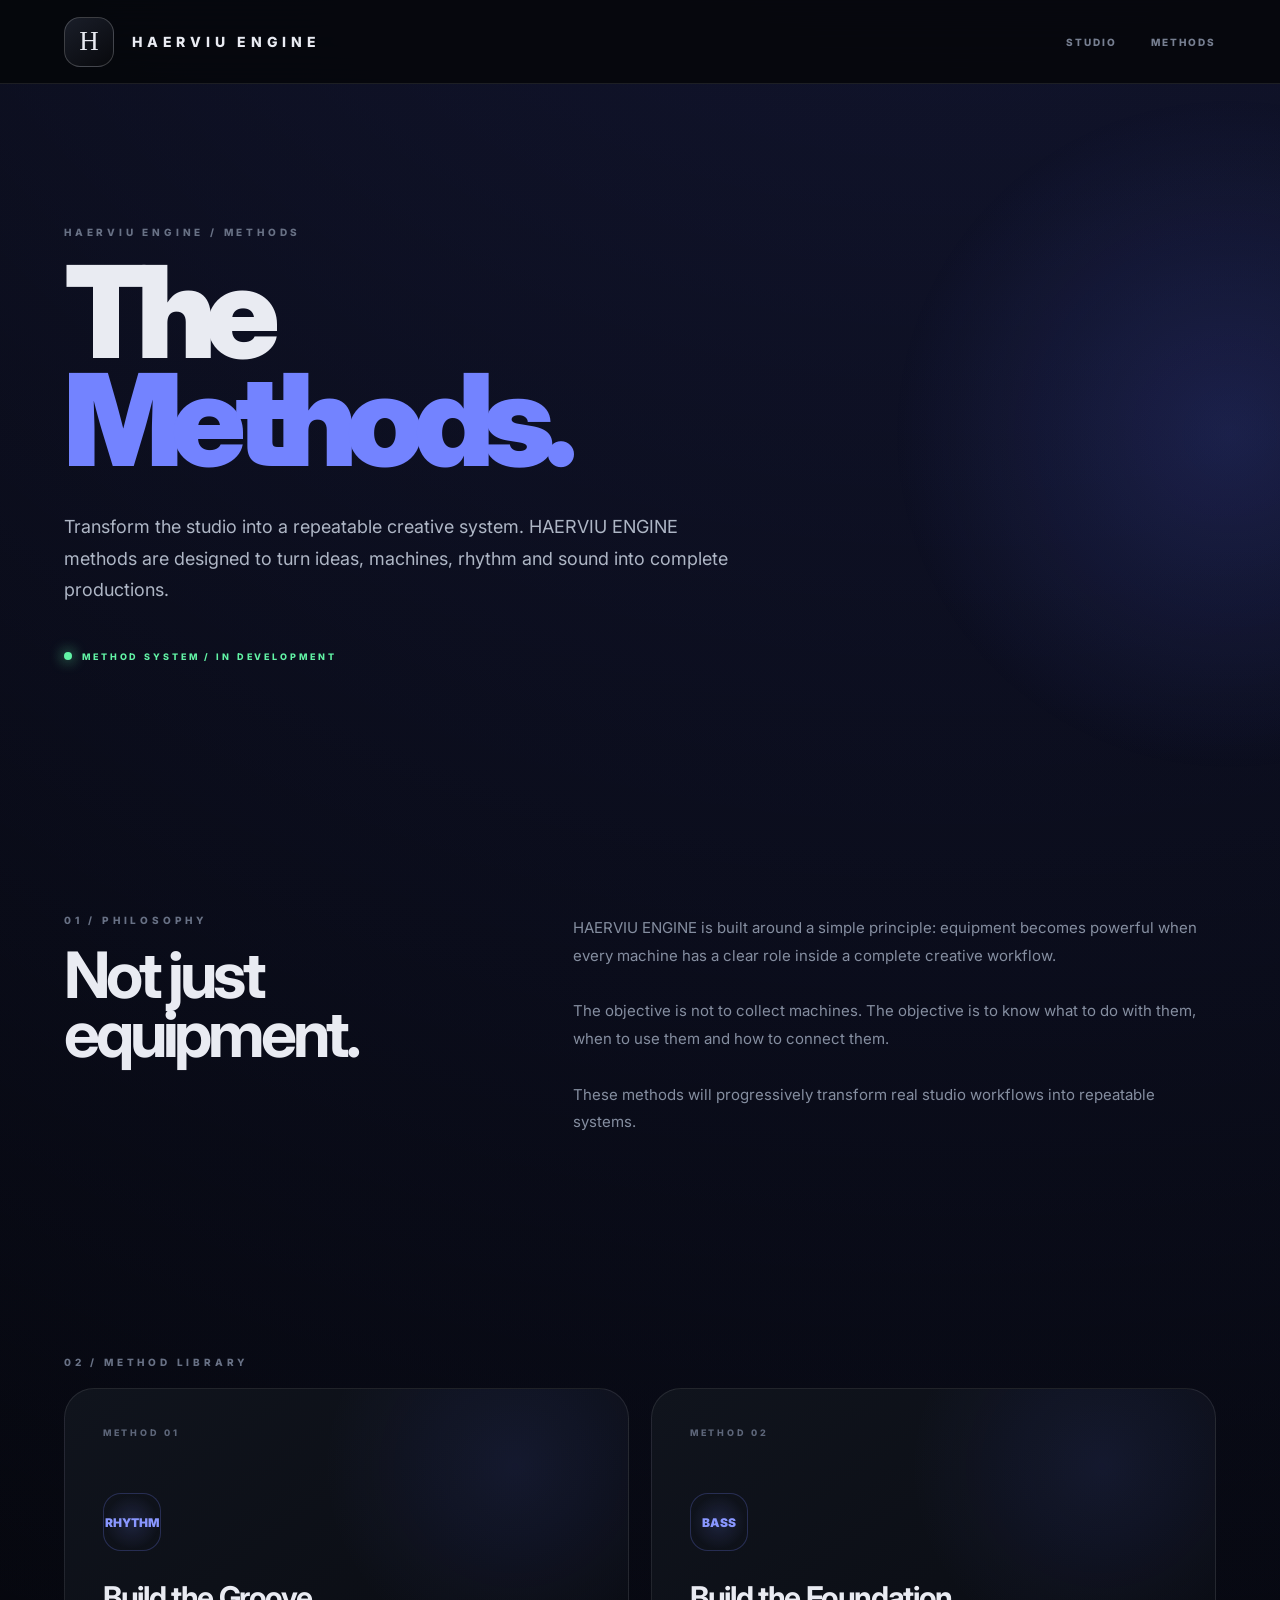
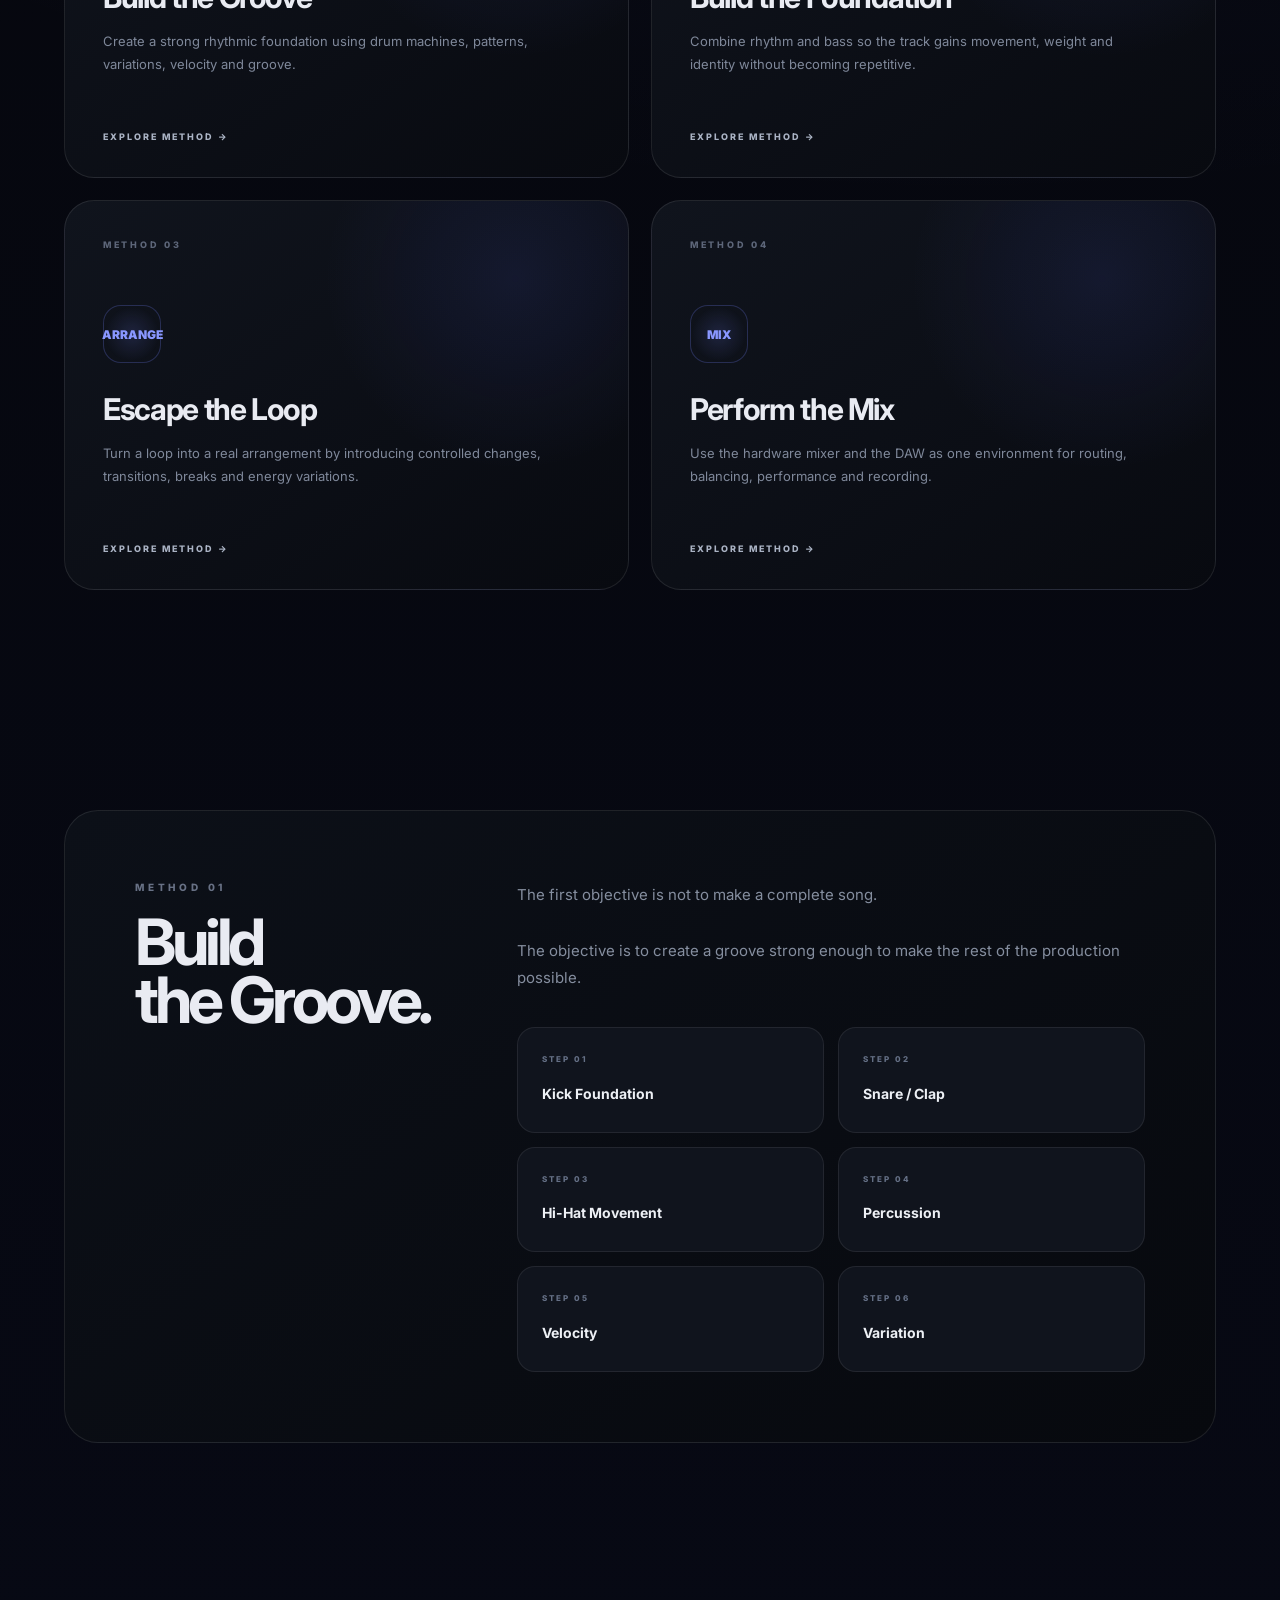
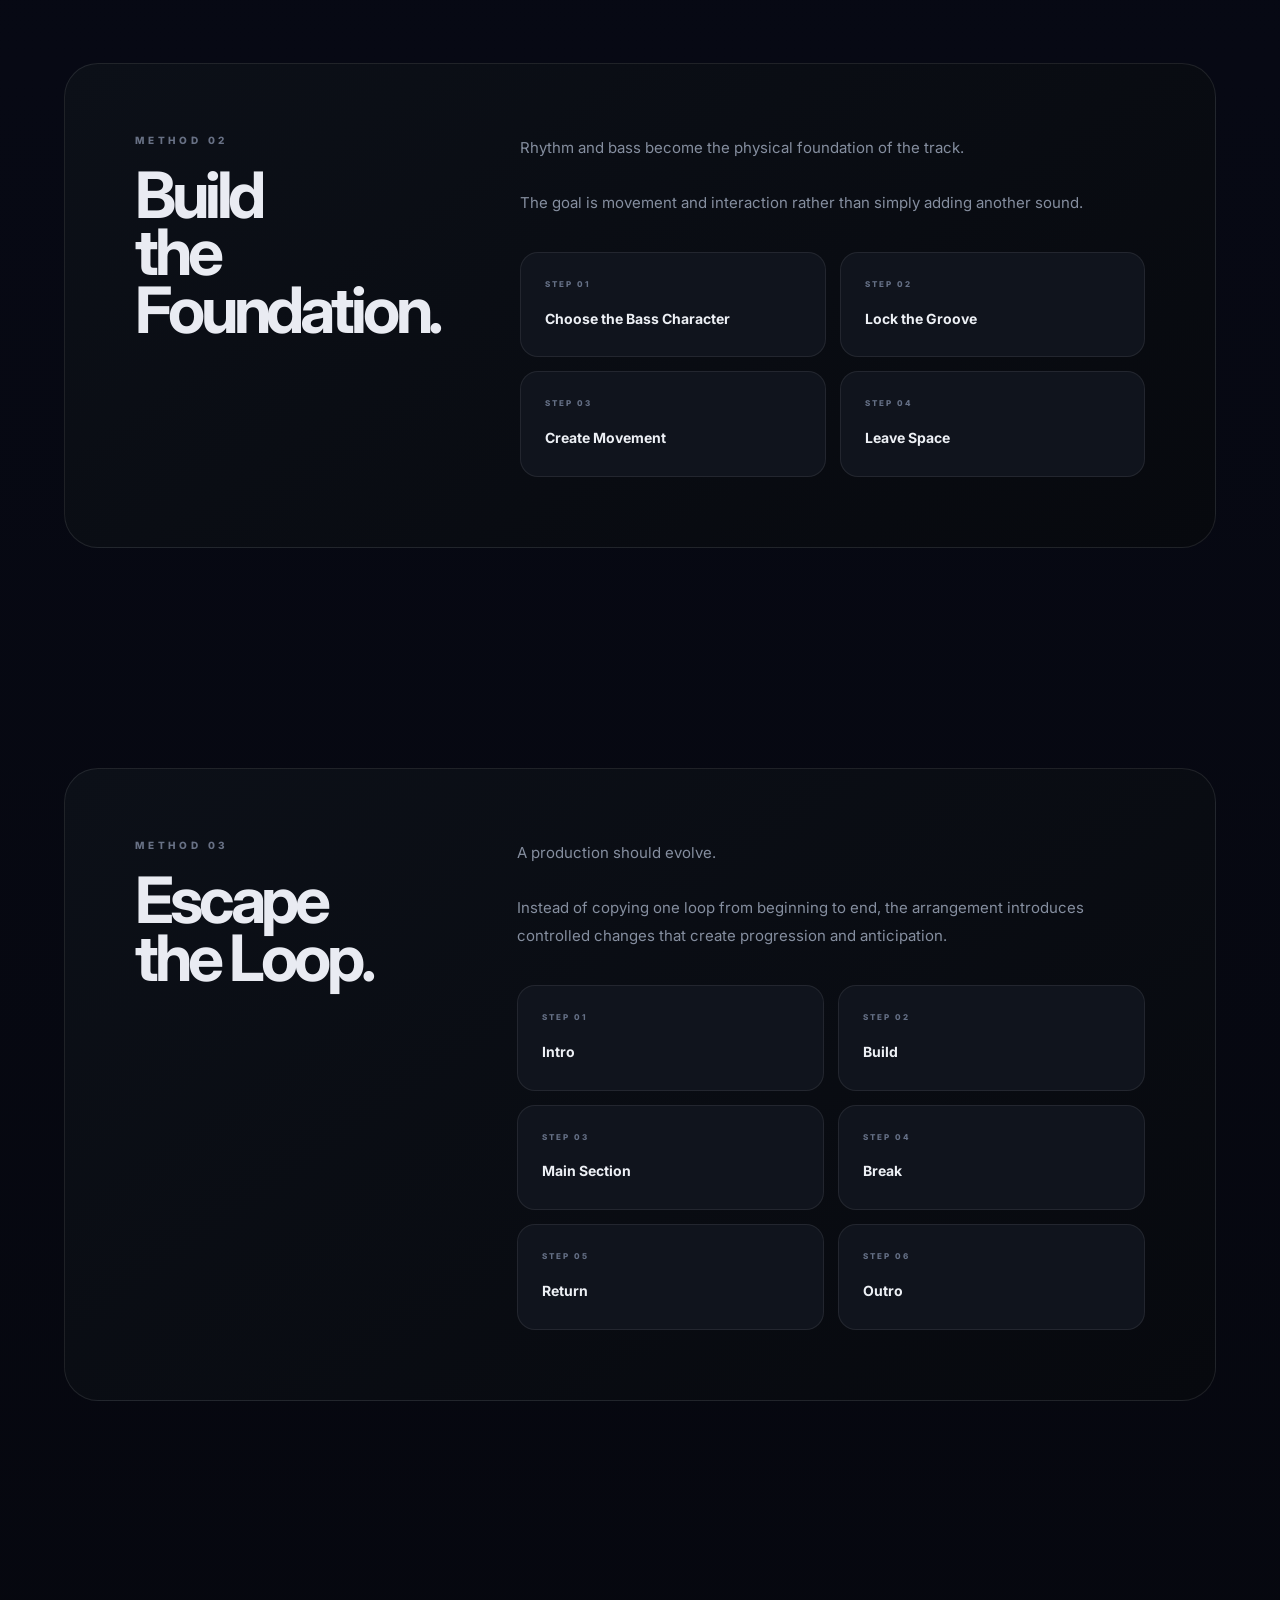
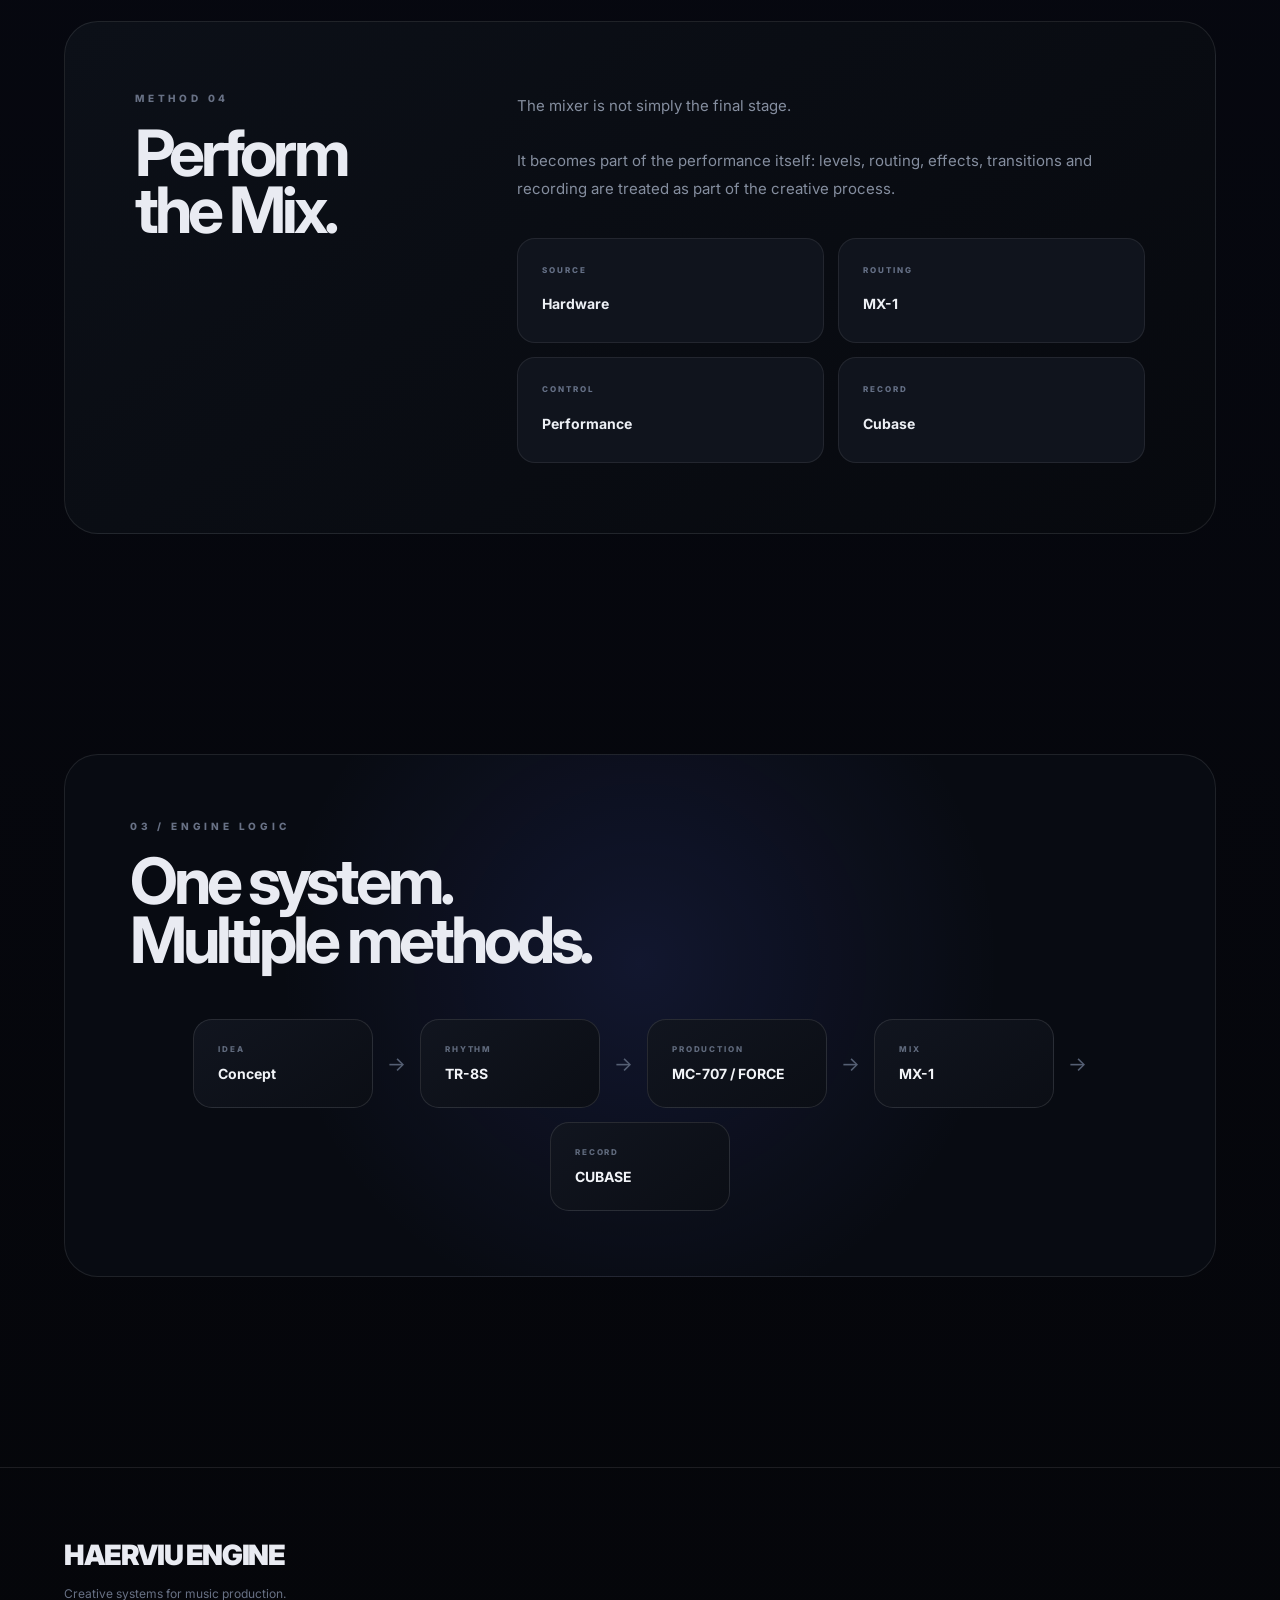
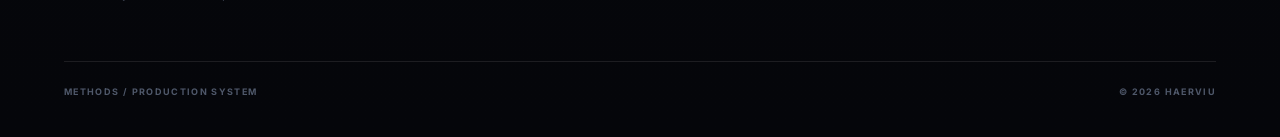
==== commit 133e0d27: "Refactor HTML and CSS for methods page" ====
--- a/methods.html
+++ b/methods.html
@@ -3,7 +3,9 @@
 <head>
 <meta charset="UTF-8">
 <meta name="viewport" content="width=device-width, initial-scale=1.0">
+
 <title>HAERVIU ENGINE — Methods</title>
+
 <meta name="description" content="HAERVIU ENGINE — Production methods, workflows and creative systems.">
 
 <link rel="preconnect" href="https://fonts.googleapis.com">
@@ -39,8 +41,17 @@
 body{
     min-height:100vh;
     background:
-        radial-gradient(circle at 75% -10%,rgba(89,105,255,.18),transparent 34%),
-        linear-gradient(180deg,#05060a,#070914 50%,#05060a);
+        radial-gradient(
+            circle at 75% -10%,
+            rgba(89,105,255,.18),
+            transparent 34%
+        ),
+        linear-gradient(
+            180deg,
+            #05060a,
+            #070914 50%,
+            #05060a
+        );
     color:var(--text);
     font-family:Inter,Arial,sans-serif;
     overflow-x:hidden;
@@ -53,16 +64,28 @@
     pointer-events:none;
     opacity:.18;
     background-image:
-        linear-gradient(rgba(255,255,255,.025) 1px,transparent 1px),
-        linear-gradient(90deg,rgba(255,255,255,.025) 1px,transparent 1px);
+        linear-gradient(
+            rgba(255,255,255,.025) 1px,
+            transparent 1px
+        ),
+        linear-gradient(
+            90deg,
+            rgba(255,255,255,.025) 1px,
+            transparent 1px
+        );
     background-size:80px 80px;
-    mask-image:linear-gradient(to bottom,black,transparent 80%);
+    mask-image:linear-gradient(
+        to bottom,
+        black,
+        transparent 80%
+    );
 }
 
 a{
     color:inherit;
     text-decoration:none;
 }
+
 
 /* HEADER */
 
@@ -70,14 +93,20 @@
     position:sticky;
     top:0;
     z-index:1000;
+
     height:84px;
+
     display:flex;
     align-items:center;
     justify-content:space-between;
+
     padding:0 5vw;
+
     background:rgba(5,6,10,.86);
+
     backdrop-filter:blur(24px);
     -webkit-backdrop-filter:blur(24px);
+
     border-bottom:1px solid var(--line);
 }
 
@@ -90,12 +119,21 @@
 .logo{
     width:50px;
     height:50px;
+
     display:flex;
     align-items:center;
     justify-content:center;
+
     border:1px solid rgba(255,255,255,.2);
     border-radius:16px;
-    background:linear-gradient(145deg,#1a1e29,#08090d);
+
+    background:
+        linear-gradient(
+            145deg,
+            #1a1e29,
+            #08090d
+        );
+
     font-family:Georgia,serif;
     font-size:27px;
 }
@@ -123,6 +161,7 @@
     color:white;
 }
 
+
 /* GLOBAL */
 
 .container{
@@ -136,18 +175,24 @@
 
 .label{
     margin-bottom:20px;
+
     color:#687185;
+
     font-size:10px;
     font-weight:800;
     letter-spacing:.38em;
+
     text-transform:uppercase;
 }
 
 h1{
     max-width:1000px;
+
     font-size:clamp(65px,10vw,145px);
+
     line-height:.84;
     letter-spacing:-.085em;
+
     font-weight:900;
 }
 
@@ -157,31 +202,48 @@
 
 .description{
     max-width:680px;
+
     margin-top:38px;
+
     color:#aeb6c5;
+
     font-size:18px;
     line-height:1.75;
 }
 
+
 /* HERO */
 
 .hero{
     min-height:720px;
+
     display:flex;
     align-items:center;
+
     position:relative;
     overflow:hidden;
 }
 
 .hero::after{
     content:"";
+
     position:absolute;
+
     width:700px;
     height:700px;
+
     right:-300px;
     top:0;
+
     border-radius:50%;
-    background:radial-gradient(circle,rgba(92,108,255,.18),transparent 68%);
+
+    background:
+        radial-gradient(
+            circle,
+            rgba(92,108,255,.18),
+            transparent 68%
+        );
+
     pointer-events:none;
 }
 
@@ -194,8 +256,11 @@
     display:flex;
     align-items:center;
     gap:10px;
+
     margin-top:45px;
+
     color:var(--green);
+
     font-size:9px;
     font-weight:800;
     letter-spacing:.32em;
@@ -204,61 +269,93 @@
 .dot{
     width:8px;
     height:8px;
+
     border-radius:50%;
+
     background:var(--green);
+
     box-shadow:0 0 14px var(--green);
 }
+
 
 /* INTRO */
 
 .intro{
     display:grid;
+
     grid-template-columns:.8fr 1.2fr;
+
     gap:80px;
+
     align-items:start;
 }
 
 .intro h2{
     font-size:clamp(42px,5vw,70px);
+
     line-height:.92;
     letter-spacing:-.065em;
 }
 
 .intro-copy{
     color:#858ea0;
+
     font-size:15px;
+
     line-height:1.85;
 }
+
 
 /* METHODS */
 
 .methods-grid{
     display:grid;
+
     grid-template-columns:repeat(2,1fr);
+
     gap:22px;
 }
 
 .method{
     position:relative;
+
     min-height:390px;
+
     padding:38px;
+
     border:1px solid var(--line);
+
     border-radius:30px;
+
     background:
-        radial-gradient(circle at 80% 20%,rgba(90,106,255,.10),transparent 35%),
-        linear-gradient(145deg,#10141d,#080a10);
+        radial-gradient(
+            circle at 80% 20%,
+            rgba(90,106,255,.10),
+            transparent 35%
+        ),
+        linear-gradient(
+            145deg,
+            #10141d,
+            #080a10
+        );
+
     overflow:hidden;
+
     transition:.35s ease;
 }
 
 .method:hover{
     transform:translateY(-7px);
+
     border-color:rgba(255,255,255,.19);
-    box-shadow:0 35px 80px rgba(0,0,0,.4);
+
+    box-shadow:
+        0 35px 80px rgba(0,0,0,.4);
 }
 
 .method-number{
     color:#5d6679;
+
     font-size:9px;
     font-weight:800;
     letter-spacing:.3em;
@@ -267,14 +364,26 @@
 .method-icon{
     width:58px;
     height:58px;
+
     margin:55px 0 28px;
+
     display:flex;
     align-items:center;
     justify-content:center;
+
     border:1px solid rgba(115,131,255,.25);
+
     border-radius:18px;
-    background:radial-gradient(circle,rgba(115,131,255,.16),transparent 70%);
+
+    background:
+        radial-gradient(
+            circle,
+            rgba(115,131,255,.16),
+            transparent 70%
+        );
+
     color:#8997ff;
+
     font-size:12px;
     font-weight:900;
 }
@@ -286,20 +395,28 @@
 
 .method p{
     max-width:470px;
+
     margin-top:15px;
+
     color:#7f889a;
+
     font-size:13px;
+
     line-height:1.75;
 }
 
 .method-link{
     position:absolute;
+
     left:38px;
     bottom:35px;
+
     color:#aab3c4;
+
     font-size:9px;
     font-weight:800;
     letter-spacing:.22em;
+
     text-transform:uppercase;
 }
 
@@ -307,14 +424,99 @@
     color:white;
 }
 
+
+/* METHOD DETAIL */
+
+.detail{
+    display:grid;
+
+    grid-template-columns:.65fr 1.35fr;
+
+    gap:80px;
+
+    padding:70px;
+
+    border:1px solid var(--line);
+
+    border-radius:34px;
+
+    background:
+        linear-gradient(
+            145deg,
+            #0c1018,
+            #07090e
+        );
+}
+
+.detail-title h2{
+    font-size:clamp(44px,5vw,68px);
+
+    line-height:.9;
+    letter-spacing:-.065em;
+}
+
+.detail-copy{
+    color:#858e9f;
+
+    font-size:15px;
+
+    line-height:1.85;
+}
+
+.steps{
+    display:grid;
+
+    grid-template-columns:repeat(2,1fr);
+
+    gap:14px;
+
+    margin-top:35px;
+}
+
+.step{
+    padding:24px;
+
+    border:1px solid rgba(255,255,255,.08);
+
+    border-radius:18px;
+
+    background:#10141d;
+}
+
+.step span{
+    display:block;
+
+    margin-bottom:13px;
+
+    color:#657086;
+
+    font-size:8px;
+    font-weight:800;
+    letter-spacing:.25em;
+}
+
+.step strong{
+    color:#edf0f5;
+
+    font-size:14px;
+}
+
+
 /* SYSTEM */
 
 .system{
     padding:65px;
+
     border:1px solid var(--line);
+
     border-radius:34px;
+
     background:
-        radial-gradient(circle at 50% 40%,rgba(89,105,255,.12),transparent 55%),
+        radial-gradient(
+            circle at 50% 40%,
+            rgba(89,105,255,.12),
+            transparent 55%
+        ),
         #080b12;
 }
 
@@ -324,30 +526,46 @@
 
 .system-head h2{
     font-size:clamp(44px,5vw,70px);
+
     line-height:.92;
     letter-spacing:-.065em;
 }
 
 .system-flow{
     display:flex;
+
     align-items:center;
     justify-content:center;
+
     gap:14px;
+
     flex-wrap:wrap;
 }
 
 .node{
     min-width:180px;
+
     padding:24px;
+
     border:1px solid rgba(255,255,255,.11);
+
     border-radius:19px;
-    background:linear-gradient(145deg,#11151f,#0b0e15);
+
+    background:
+        linear-gradient(
+            145deg,
+            #11151f,
+            #0b0e15
+        );
 }
 
 .node small{
     display:block;
+
     margin-bottom:9px;
+
     color:#606a7d;
+
     font-size:8px;
     font-weight:800;
     letter-spacing:.23em;
@@ -355,102 +573,69 @@
 
 .node strong{
     color:#f2f4f8;
+
     font-size:14px;
 }
 
 .arrow{
     color:#555f73;
+
     font-size:20px;
 }
 
-/* METHOD DETAIL */
-
-.detail{
-    display:grid;
-    grid-template-columns:.65fr 1.35fr;
-    gap:80px;
-    padding:70px;
-    border:1px solid var(--line);
-    border-radius:34px;
-    background:linear-gradient(145deg,#0c1018,#07090e);
-}
-
-.detail-title h2{
-    font-size:clamp(44px,5vw,68px);
-    line-height:.9;
-    letter-spacing:-.065em;
-}
-
-.detail-copy{
-    color:#858e9f;
-    font-size:15px;
-    line-height:1.85;
-}
-
-.steps{
-    display:grid;
-    grid-template-columns:repeat(2,1fr);
-    gap:14px;
-    margin-top:35px;
-}
-
-.step{
-    padding:24px;
-    border:1px solid rgba(255,255,255,.08);
-    border-radius:18px;
-    background:#10141d;
-}
-
-.step span{
-    display:block;
-    margin-bottom:13px;
-    color:#657086;
-    font-size:8px;
-    font-weight:800;
-    letter-spacing:.25em;
-}
-
-.step strong{
-    color:#edf0f5;
-    font-size:14px;
-}
 
 /* FOOTER */
 
 footer{
     margin-top:80px;
+
     border-top:1px solid var(--line);
 }
 
 .footer{
     width:min(calc(100% - 10vw),var(--max));
+
     margin:auto;
+
     padding:70px 0 40px;
 }
 
 .footer-name{
     font-size:28px;
+
     font-weight:900;
+
     letter-spacing:-.05em;
 }
 
 .footer p{
     margin-top:14px;
+
     color:#687185;
+
     font-size:12px;
 }
 
 .footer-bottom{
     display:flex;
+
     justify-content:space-between;
+
     margin-top:60px;
+
     padding-top:24px;
+
     border-top:1px solid var(--line);
+
     color:#4f586a;
+
     font-size:9px;
+
     font-weight:700;
+
     letter-spacing:.15em;
 }
+
 
 /* RESPONSIVE */
 
@@ -473,7 +658,9 @@
     .hero{
         min-height:650px;
     }
-}
+
+}
+
 
 @media(max-width:700px){
 
@@ -557,12 +744,15 @@
         flex-direction:column;
         gap:12px;
     }
+
 }
 
 </style>
 </head>
 
+
 <body>
+
 
 <header>
 
@@ -576,17 +766,27 @@
 
 </a>
 
+
 <nav class="nav">
 
-    <a href="studio.html">Studio</a>
-    <a href="methods.html">Methods</a>
+    <a href="studio.html">
+        Studio
+    </a>
+
+    <a href="methods.html">
+        Methods
+    </a>
 
 </nav>
 
 </header>
 
 
+
 <main>
+
+
+<!-- HERO -->
 
 <section class="hero">
 
@@ -595,23 +795,26 @@
     <div class="label">
         HAERVIU ENGINE / METHODS
     </div>
+
 
     <h1>
         The<br>
         <span>Methods.</span>
     </h1>
 
+
     <p class="description">
         Transform the studio into a repeatable creative system.
         HAERVIU ENGINE methods are designed to turn ideas,
-        rhythm, production and performance into a complete workflow.
+        machines, rhythm and sound into complete productions.
     </p>
 
+
     <div class="hero-status">
 
         <span class="dot"></span>
 
-        SYSTEM ONLINE
+        METHOD SYSTEM / IN DEVELOPMENT
 
     </div>
 
@@ -620,44 +823,49 @@
 </section>
 
 
+
+<!-- PHILOSOPHY -->
+
 <section class="section">
 
 <div class="container">
 
 <div class="intro">
 
-    <div>
-
-        <div class="label">
-            01 / THE METHOD
-        </div>
-
-        <h2>
-            Less<br>
-            Guessing.<br>
-            More Creating.
-        </h2>
-
-    </div>
-
-    <div class="intro-copy">
-
-        HAERVIU ENGINE is built around practical production
-        methods designed for real hardware and real creative
-        situations.
-
-        <br><br>
-
-        The objective is simple: create a workflow that can be
-        repeated, adapted and improved without losing the
-        human side of music production.
-
-        <br><br>
-
-        Every method gives the studio a clear role, from the
-        first rhythm to the final recorded performance.
-
-    </div>
+
+<div>
+
+    <div class="label">
+        01 / PHILOSOPHY
+    </div>
+
+    <h2>
+        Not just<br>
+        equipment.
+    </h2>
+
+</div>
+
+
+<div class="intro-copy">
+
+    HAERVIU ENGINE is built around a simple principle:
+    equipment becomes powerful when every machine has
+    a clear role inside a complete creative workflow.
+
+    <br><br>
+
+    The objective is not to collect machines.
+    The objective is to know what to do with them,
+    when to use them and how to connect them.
+
+    <br><br>
+
+    These methods will progressively transform
+    real studio workflows into repeatable systems.
+
+</div>
+
 
 </div>
 
@@ -666,16 +874,23 @@
 </section>
 
 
+
+<!-- METHOD LIBRARY -->
+
 <section class="section">
 
 <div class="container">
 
+
 <div class="label">
-    02 / PRODUCTION METHODS
-</div>
+    02 / METHOD LIBRARY
+</div>
+
 
 <div class="methods-grid">
 
+
+<!-- METHOD 01 -->
 
 <article class="method">
 
@@ -684,7 +899,7 @@
     </div>
 
     <div class="method-icon">
-        GROOVE
+        RHYTHM
     </div>
 
     <h3>
@@ -692,8 +907,9 @@
     </h3>
 
     <p>
-        Start with rhythm and create a solid foundation
-        before adding unnecessary complexity.
+        Create a strong rhythmic foundation using
+        drum machines, patterns, variations,
+        velocity and groove.
     </p>
 
     <a class="method-link" href="#rhythm">
@@ -702,6 +918,8 @@
 
 </article>
 
+
+<!-- METHOD 02 -->
 
 <article class="method">
 
@@ -730,6 +948,8 @@
 </article>
 
 
+<!-- METHOD 03 -->
+
 <article class="method">
 
     <div class="method-number">
@@ -757,6 +977,8 @@
 </article>
 
 
+<!-- METHOD 04 -->
+
 <article class="method">
 
     <div class="method-number">
@@ -791,11 +1013,15 @@
 </section>
 
 
+
+<!-- METHOD 01 -->
+
 <section class="section" id="rhythm">
 
 <div class="container">
 
 <div class="detail">
+
 
 <div class="detail-title">
 
@@ -823,39 +1049,47 @@
 
     <div class="steps">
 
+
         <div class="step">
             <span>STEP 01</span>
             <strong>Kick Foundation</strong>
         </div>
 
+
         <div class="step">
             <span>STEP 02</span>
             <strong>Snare / Clap</strong>
         </div>
 
+
         <div class="step">
             <span>STEP 03</span>
             <strong>Hi-Hat Movement</strong>
         </div>
 
+
         <div class="step">
             <span>STEP 04</span>
             <strong>Percussion</strong>
         </div>
 
+
         <div class="step">
             <span>STEP 05</span>
             <strong>Velocity</strong>
         </div>
 
+
         <div class="step">
             <span>STEP 06</span>
             <strong>Variation</strong>
         </div>
 
-    </div>
-
-</div>
+
+    </div>
+
+</div>
+
 
 </div>
 
@@ -864,11 +1098,15 @@
 </section>
 
 
+
+<!-- METHOD 02 -->
+
 <section class="section" id="production">
 
 <div class="container">
 
 <div class="detail">
+
 
 <div class="detail-title">
 
@@ -897,29 +1135,35 @@
 
     <div class="steps">
 
+
         <div class="step">
             <span>STEP 01</span>
             <strong>Choose the Bass Character</strong>
         </div>
 
+
         <div class="step">
             <span>STEP 02</span>
             <strong>Lock the Groove</strong>
         </div>
 
+
         <div class="step">
             <span>STEP 03</span>
             <strong>Create Movement</strong>
         </div>
 
+
         <div class="step">
             <span>STEP 04</span>
             <strong>Leave Space</strong>
         </div>
 
-    </div>
-
-</div>
+
+    </div>
+
+</div>
+
 
 </div>
 
@@ -928,11 +1172,15 @@
 </section>
 
 
+
+<!-- METHOD 03 -->
+
 <section class="section" id="arrangement">
 
 <div class="container">
 
 <div class="detail">
+
 
 <div class="detail-title">
 
@@ -961,39 +1209,47 @@
 
     <div class="steps">
 
+
         <div class="step">
             <span>STEP 01</span>
             <strong>Intro</strong>
         </div>
 
+
         <div class="step">
             <span>STEP 02</span>
             <strong>Build</strong>
         </div>
 
+
         <div class="step">
             <span>STEP 03</span>
             <strong>Main Section</strong>
         </div>
 
+
         <div class="step">
             <span>STEP 04</span>
             <strong>Break</strong>
         </div>
 
+
         <div class="step">
             <span>STEP 05</span>
             <strong>Return</strong>
         </div>
 
+
         <div class="step">
             <span>STEP 06</span>
             <strong>Outro</strong>
         </div>
 
-    </div>
-
-</div>
+
+    </div>
+
+</div>
+
 
 </div>
 
@@ -1002,11 +1258,15 @@
 </section>
 
 
+
+<!-- METHOD 04 -->
+
 <section class="section" id="mix">
 
 <div class="container">
 
 <div class="detail">
+
 
 <div class="detail-title">
 
@@ -1035,29 +1295,35 @@
 
     <div class="steps">
 
+
         <div class="step">
             <span>SOURCE</span>
             <strong>Hardware</strong>
         </div>
 
+
         <div class="step">
             <span>ROUTING</span>
             <strong>MX-1</strong>
         </div>
 
+
         <div class="step">
             <span>CONTROL</span>
             <strong>Performance</strong>
         </div>
 
+
         <div class="step">
             <span>RECORD</span>
             <strong>Cubase</strong>
         </div>
 
-    </div>
-
-</div>
+
+    </div>
+
+</div>
+
 
 </div>
 
@@ -1066,11 +1332,15 @@
 </section>
 
 
+
+<!-- ENGINE LOGIC -->
+
 <section class="section">
 
 <div class="container">
 
 <div class="system">
+
 
 <div class="system-head">
 
@@ -1088,40 +1358,59 @@
 
 <div class="system-flow">
 
+
     <div class="node">
         <small>IDEA</small>
         <strong>Concept</strong>
     </div>
 
-    <div class="arrow">→</div>
+
+    <div class="arrow">
+        →
+    </div>
+
 
     <div class="node">
         <small>RHYTHM</small>
         <strong>TR-8S</strong>
     </div>
 
-    <div class="arrow">→</div>
+
+    <div class="arrow">
+        →
+    </div>
+
 
     <div class="node">
         <small>PRODUCTION</small>
         <strong>MC-707 / FORCE</strong>
     </div>
 
-    <div class="arrow">→</div>
+
+    <div class="arrow">
+        →
+    </div>
+
 
     <div class="node">
         <small>MIX</small>
         <strong>MX-1</strong>
     </div>
 
-    <div class="arrow">→</div>
+
+    <div class="arrow">
+        →
+    </div>
+
 
     <div class="node">
         <small>RECORD</small>
         <strong>CUBASE</strong>
     </div>
 
-</div>
+
+</div>
+
 
 </div>
 
@@ -1129,36 +1418,43 @@
 
 </section>
 
+
 </main>
 
 
+
 <footer>
 
 <div class="footer">
 
-    <div class="footer-name">
-        HAERVIU ENGINE
-    </div>
-
-    <p>
-        Creative systems for music production.
-    </p>
-
-    <div class="footer-bottom">
-
-        <span>
-            METHODS / PRODUCTION SYSTEM
-        </span>
-
-        <span>
-            © 2026 HAERVIU
-        </span>
-
-    </div>
+
+<div class="footer-name">
+    HAERVIU ENGINE
+</div>
+
+
+<p>
+    Creative systems for music production.
+</p>
+
+
+<div class="footer-bottom">
+
+    <span>
+        METHODS / PRODUCTION SYSTEM
+    </span>
+
+    <span>
+        © 2026 HAERVIU
+    </span>
+
+</div>
+
 
 </div>
 
 </footer>
+
 
 </body>
 </html>
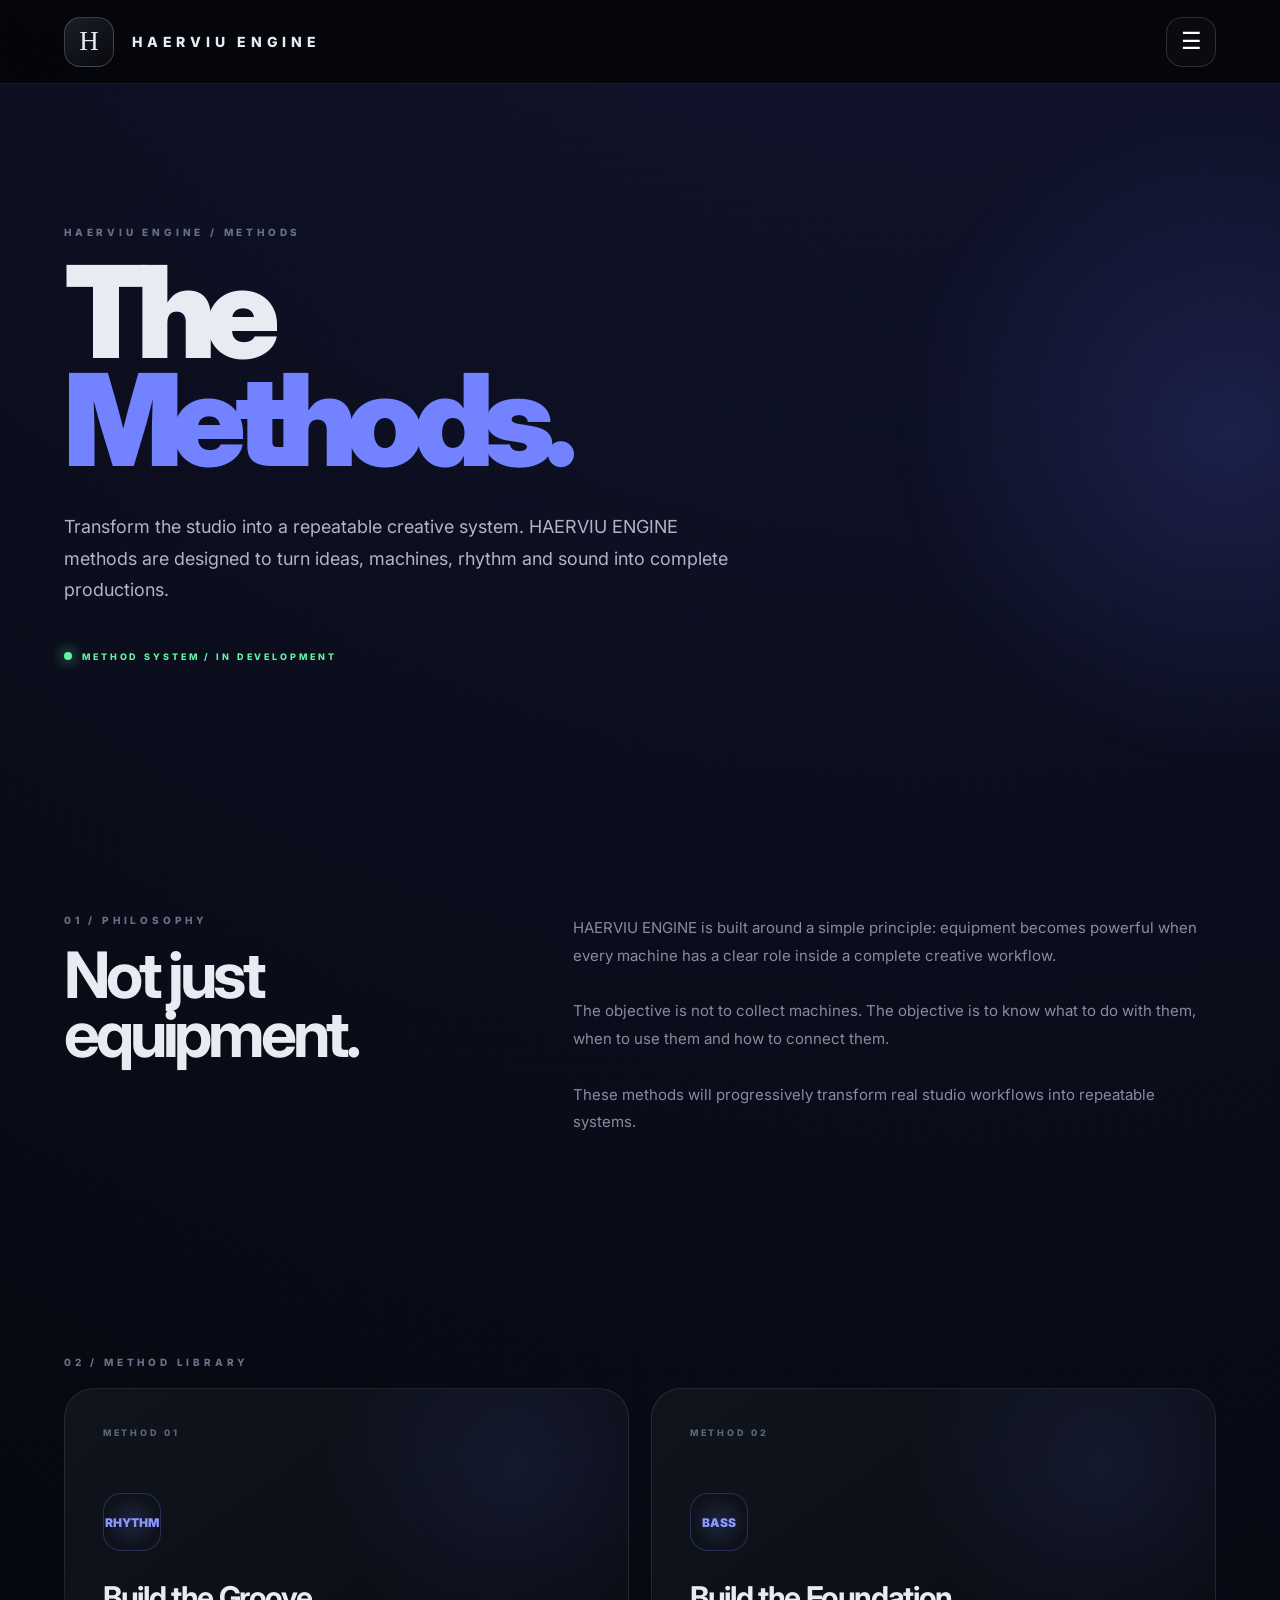
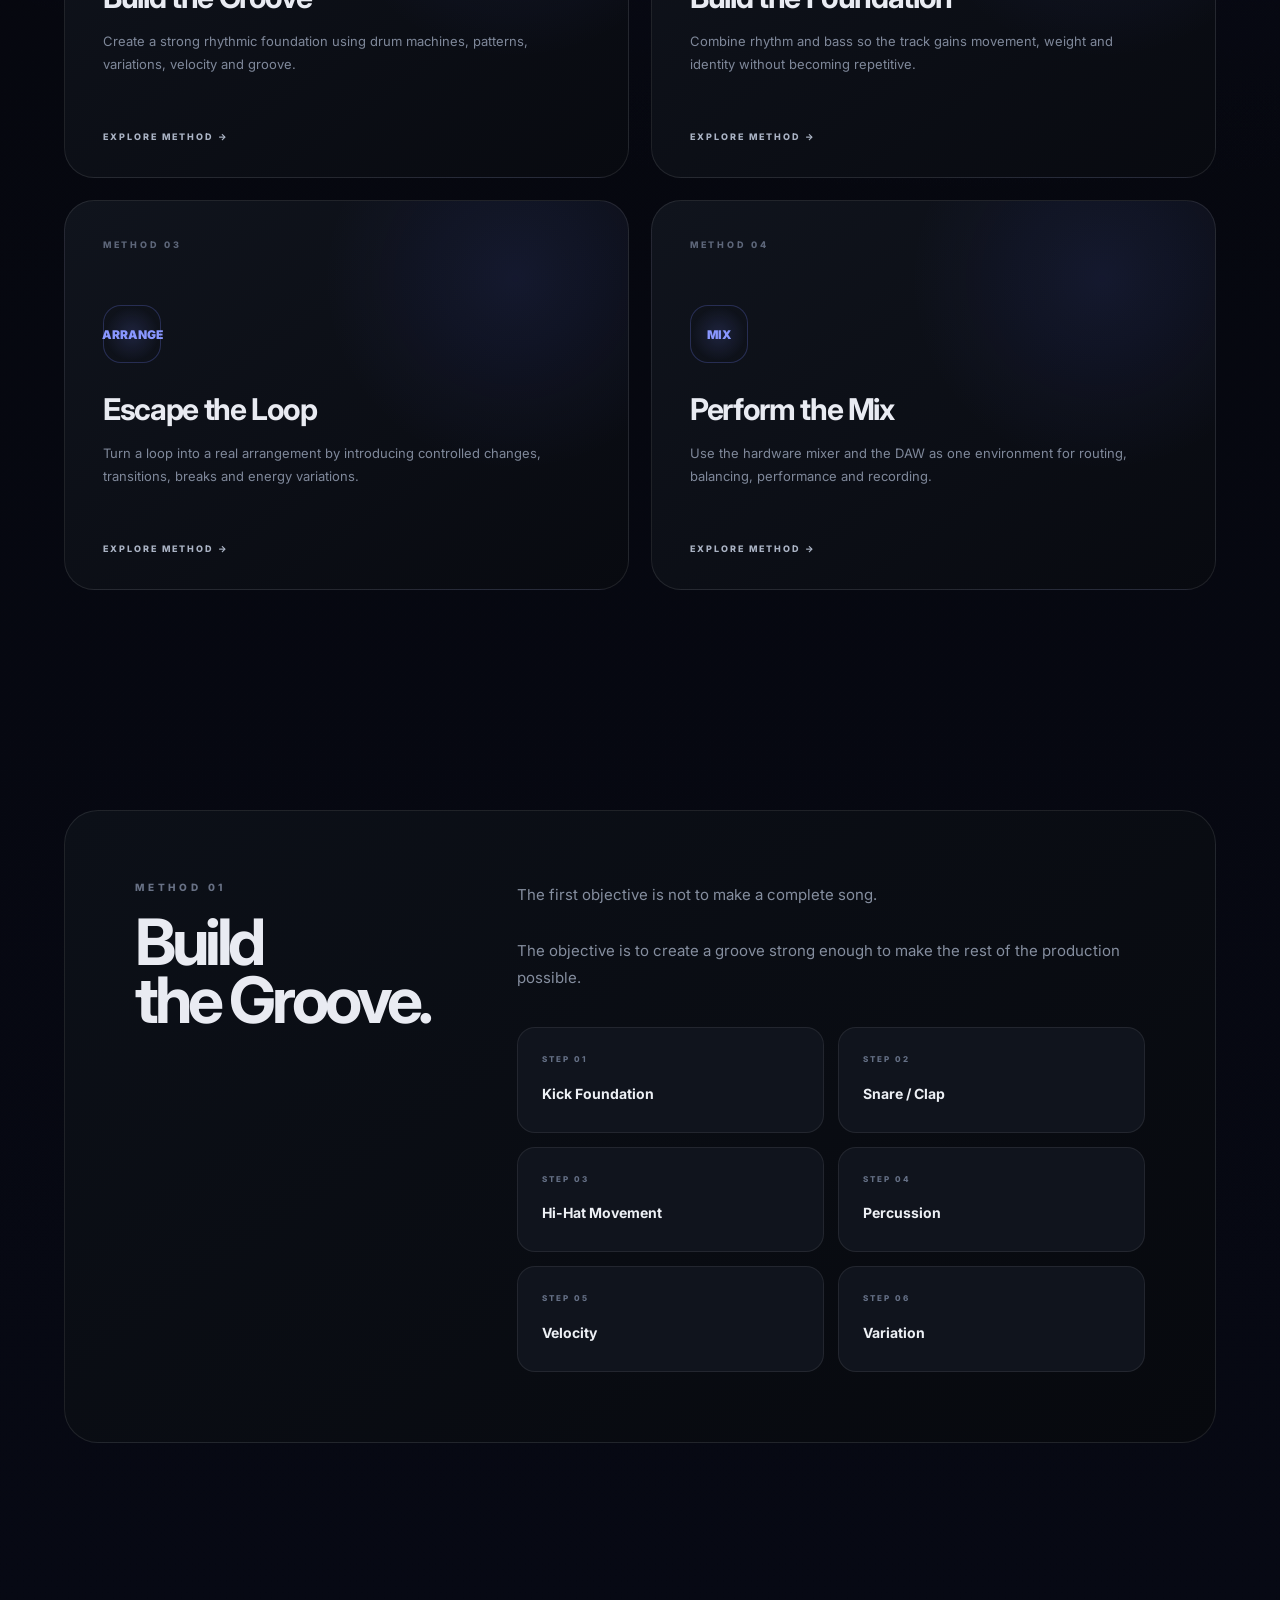
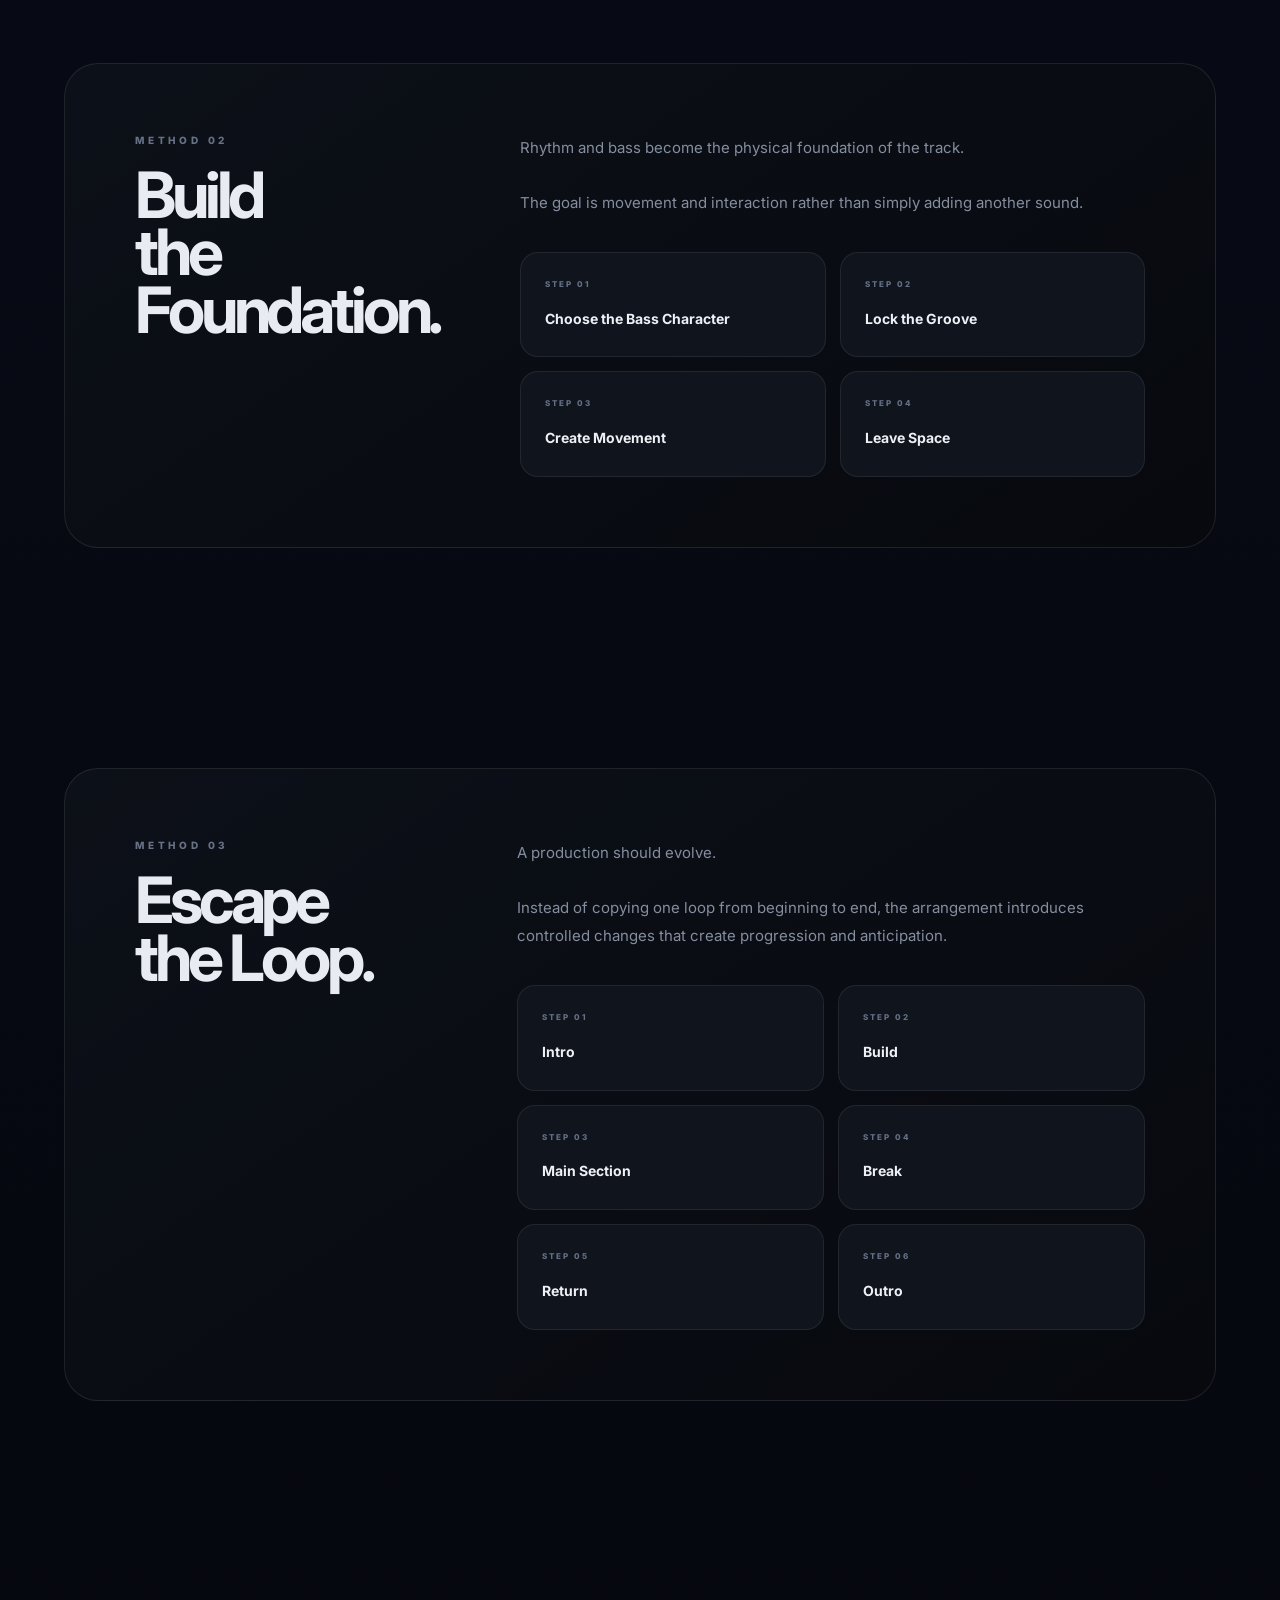
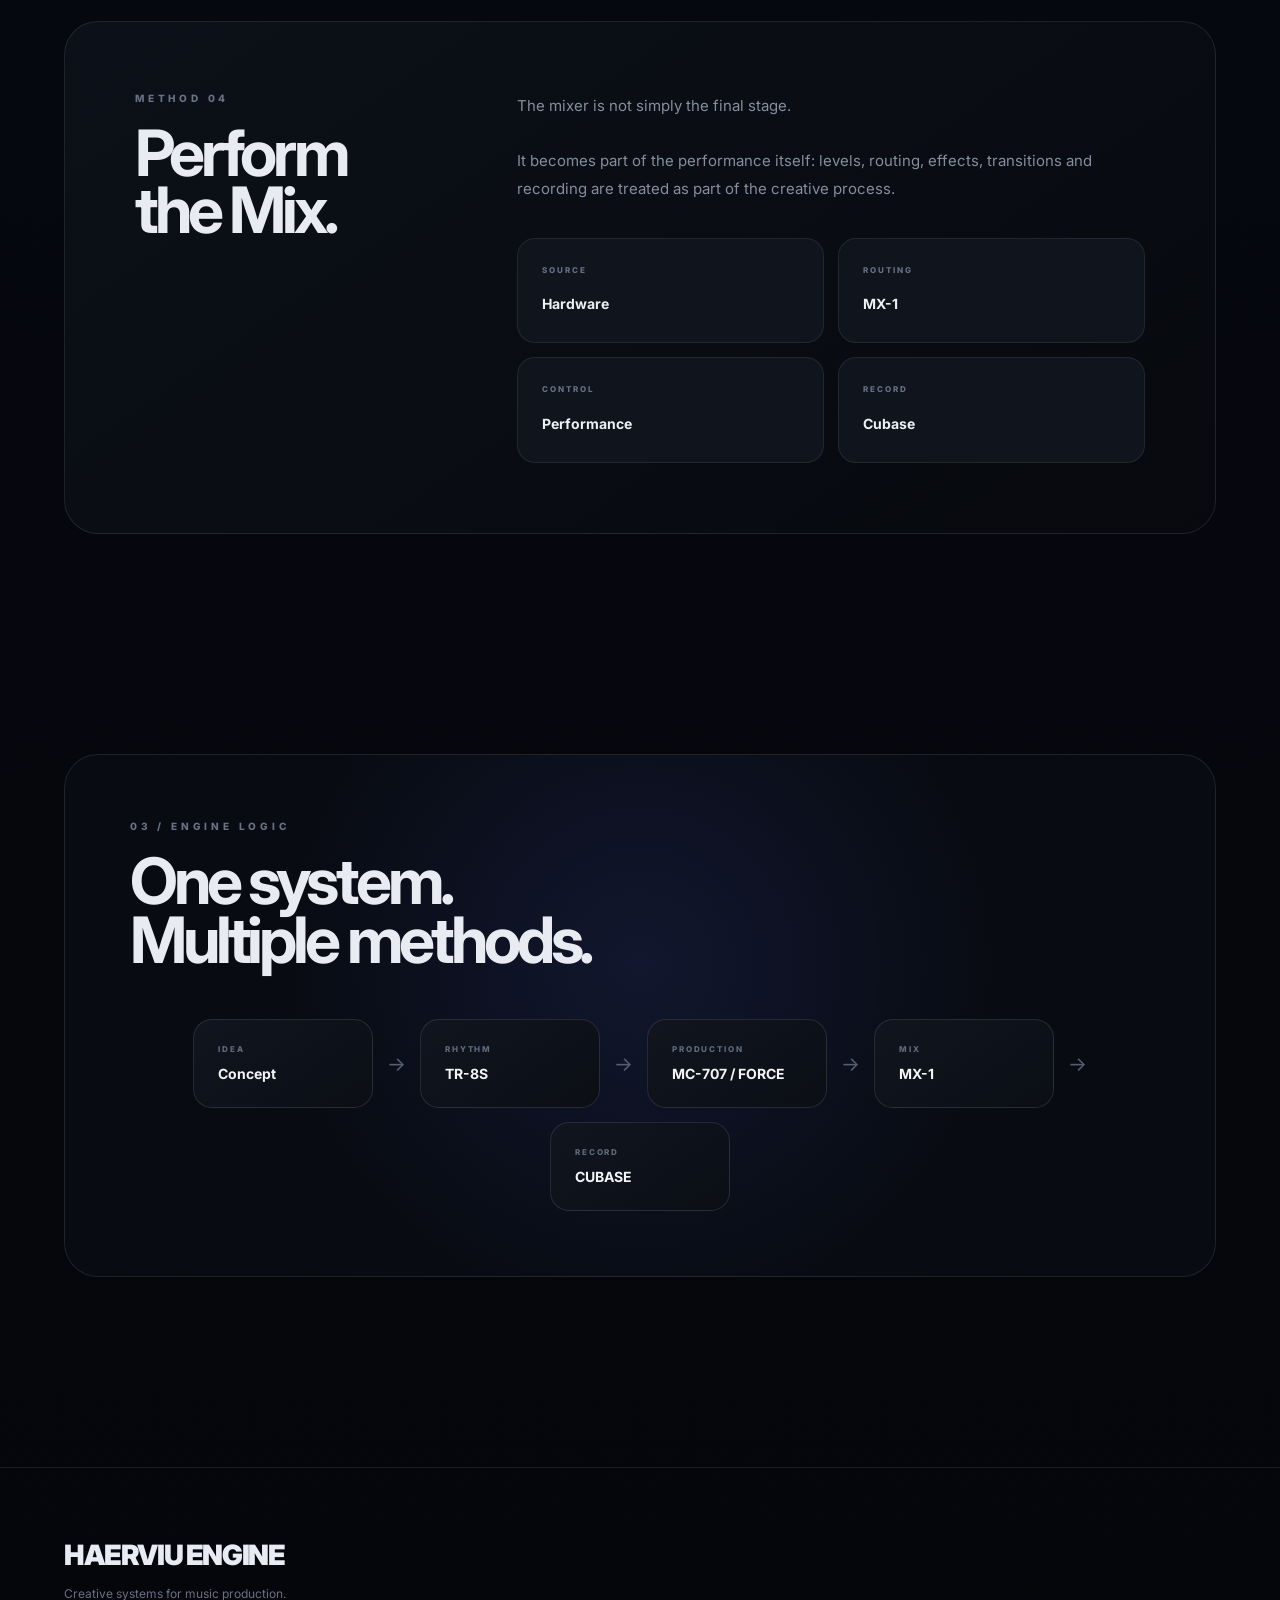
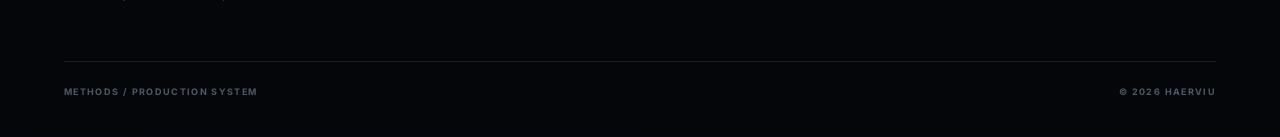
==== commit ad06f1c5: "Refactor methods.html for layout and navigation Updated HTML structure and styles for improved layou" ====
--- a/methods.html
+++ b/methods.html
@@ -1,12 +1,13 @@
 <!DOCTYPE html>
-<html lang="fr">
+<html lang="en">
 <head>
 <meta charset="UTF-8">
 <meta name="viewport" content="width=device-width, initial-scale=1.0">
 
 <title>HAERVIU ENGINE — Methods</title>
 
-<meta name="description" content="HAERVIU ENGINE — Production methods, workflows and creative systems.">
+<meta name="description"
+content="HAERVIU ENGINE — Production methods, workflows and creative systems.">
 
 <link rel="preconnect" href="https://fonts.googleapis.com">
 <link rel="preconnect" href="https://fonts.gstatic.com" crossorigin>
@@ -40,6 +41,7 @@
 
 body{
     min-height:100vh;
+
     background:
         radial-gradient(
             circle at 75% -10%,
@@ -52,6 +54,7 @@
             #070914 50%,
             #05060a
         );
+
     color:var(--text);
     font-family:Inter,Arial,sans-serif;
     overflow-x:hidden;
@@ -63,6 +66,7 @@
     inset:0;
     pointer-events:none;
     opacity:.18;
+
     background-image:
         linear-gradient(
             rgba(255,255,255,.025) 1px,
@@ -73,7 +77,9 @@
             rgba(255,255,255,.025) 1px,
             transparent 1px
         );
+
     background-size:80px 80px;
+
     mask-image:linear-gradient(
         to bottom,
         black,
@@ -87,7 +93,9 @@
 }
 
 
-/* HEADER */
+/* =========================
+   HEADER / NAVIGATION
+========================= */
 
 header{
     position:sticky;
@@ -102,7 +110,7 @@
 
     padding:0 5vw;
 
-    background:rgba(5,6,10,.86);
+    background:rgba(5,6,10,.94);
 
     backdrop-filter:blur(24px);
     -webkit-backdrop-filter:blur(24px);
@@ -114,6 +122,9 @@
     display:flex;
     align-items:center;
     gap:18px;
+
+    position:relative;
+    z-index:1002;
 }
 
 .logo{
@@ -144,25 +155,85 @@
     letter-spacing:.34em;
 }
 
-.nav{
+.menu{
+    width:50px;
+    height:50px;
+
+    display:grid;
+    place-items:center;
+
+    border:1px solid var(--line2);
+    border-radius:16px;
+
+    background:rgba(255,255,255,.025);
+
+    color:white;
+
+    cursor:pointer;
+
+    font-size:23px;
+
+    position:relative;
+    z-index:1002;
+}
+
+.nav-links{
+    position:fixed;
+
+    top:84px;
+    right:0;
+
+    width:min(420px,100%);
+    height:calc(100vh - 84px);
+
     display:flex;
-    gap:34px;
-}
-
-.nav a{
-    color:#777f91;
-    font-size:10px;
-    font-weight:800;
-    letter-spacing:.2em;
-    text-transform:uppercase;
-}
-
-.nav a:hover{
+    flex-direction:column;
+
+    align-items:flex-start;
+
+    padding:52px 5vw;
+
+    gap:26px;
+
+    background:rgba(5,6,10,.98);
+
+    backdrop-filter:blur(24px);
+    -webkit-backdrop-filter:blur(24px);
+
+    border-left:1px solid var(--line);
+
+    transform:translateX(100%);
+
+    transition:transform .35s ease;
+
+    z-index:1001;
+}
+
+.nav-links.open{
+    transform:translateX(0);
+}
+
+.nav-links a{
+    color:#dfe2e9;
+
+    font-size:clamp(24px,4vw,40px);
+
+    font-weight:700;
+
+    letter-spacing:-.03em;
+
+    transition:.2s ease;
+}
+
+.nav-links a:hover{
     color:white;
-}
-
-
-/* GLOBAL */
+    transform:translateX(8px);
+}
+
+
+/* =========================
+   GLOBAL
+========================= */
 
 .container{
     width:min(calc(100% - 10vw),var(--max));
@@ -180,6 +251,7 @@
 
     font-size:10px;
     font-weight:800;
+
     letter-spacing:.38em;
 
     text-transform:uppercase;
@@ -191,6 +263,7 @@
     font-size:clamp(65px,10vw,145px);
 
     line-height:.84;
+
     letter-spacing:-.085em;
 
     font-weight:900;
@@ -208,11 +281,14 @@
     color:#aeb6c5;
 
     font-size:18px;
+
     line-height:1.75;
 }
 
 
-/* HERO */
+/* =========================
+   HERO
+========================= */
 
 .hero{
     min-height:720px;
@@ -221,6 +297,7 @@
     align-items:center;
 
     position:relative;
+
     overflow:hidden;
 }
 
@@ -255,6 +332,7 @@
 .hero-status{
     display:flex;
     align-items:center;
+
     gap:10px;
 
     margin-top:45px;
@@ -263,6 +341,7 @@
 
     font-size:9px;
     font-weight:800;
+
     letter-spacing:.32em;
 }
 
@@ -274,11 +353,14 @@
 
     background:var(--green);
 
-    box-shadow:0 0 14px var(--green);
-}
-
-
-/* INTRO */
+    box-shadow:
+        0 0 14px var(--green);
+}
+
+
+/* =========================
+   INTRO
+========================= */
 
 .intro{
     display:grid;
@@ -294,6 +376,7 @@
     font-size:clamp(42px,5vw,70px);
 
     line-height:.92;
+
     letter-spacing:-.065em;
 }
 
@@ -306,7 +389,9 @@
 }
 
 
-/* METHODS */
+/* =========================
+   METHODS
+========================= */
 
 .methods-grid{
     display:grid;
@@ -347,7 +432,8 @@
 .method:hover{
     transform:translateY(-7px);
 
-    border-color:rgba(255,255,255,.19);
+    border-color:
+        rgba(255,255,255,.19);
 
     box-shadow:
         0 35px 80px rgba(0,0,0,.4);
@@ -358,6 +444,7 @@
 
     font-size:9px;
     font-weight:800;
+
     letter-spacing:.3em;
 }
 
@@ -390,6 +477,7 @@
 
 .method h3{
     font-size:30px;
+
     letter-spacing:-.045em;
 }
 
@@ -415,6 +503,7 @@
 
     font-size:9px;
     font-weight:800;
+
     letter-spacing:.22em;
 
     text-transform:uppercase;
@@ -425,84 +514,9 @@
 }
 
 
-/* METHOD DETAIL */
-
-.detail{
-    display:grid;
-
-    grid-template-columns:.65fr 1.35fr;
-
-    gap:80px;
-
-    padding:70px;
-
-    border:1px solid var(--line);
-
-    border-radius:34px;
-
-    background:
-        linear-gradient(
-            145deg,
-            #0c1018,
-            #07090e
-        );
-}
-
-.detail-title h2{
-    font-size:clamp(44px,5vw,68px);
-
-    line-height:.9;
-    letter-spacing:-.065em;
-}
-
-.detail-copy{
-    color:#858e9f;
-
-    font-size:15px;
-
-    line-height:1.85;
-}
-
-.steps{
-    display:grid;
-
-    grid-template-columns:repeat(2,1fr);
-
-    gap:14px;
-
-    margin-top:35px;
-}
-
-.step{
-    padding:24px;
-
-    border:1px solid rgba(255,255,255,.08);
-
-    border-radius:18px;
-
-    background:#10141d;
-}
-
-.step span{
-    display:block;
-
-    margin-bottom:13px;
-
-    color:#657086;
-
-    font-size:8px;
-    font-weight:800;
-    letter-spacing:.25em;
-}
-
-.step strong{
-    color:#edf0f5;
-
-    font-size:14px;
-}
-
-
-/* SYSTEM */
+/* =========================
+   SYSTEM
+========================= */
 
 .system{
     padding:65px;
@@ -528,6 +542,7 @@
     font-size:clamp(44px,5vw,70px);
 
     line-height:.92;
+
     letter-spacing:-.065em;
 }
 
@@ -535,6 +550,7 @@
     display:flex;
 
     align-items:center;
+
     justify-content:center;
 
     gap:14px;
@@ -568,6 +584,7 @@
 
     font-size:8px;
     font-weight:800;
+
     letter-spacing:.23em;
 }
 
@@ -584,7 +601,90 @@
 }
 
 
-/* FOOTER */
+/* =========================
+   METHOD DETAIL
+========================= */
+
+.detail{
+    display:grid;
+
+    grid-template-columns:.65fr 1.35fr;
+
+    gap:80px;
+
+    padding:70px;
+
+    border:1px solid var(--line);
+
+    border-radius:34px;
+
+    background:
+        linear-gradient(
+            145deg,
+            #0c1018,
+            #07090e
+        );
+}
+
+.detail-title h2{
+    font-size:clamp(44px,5vw,68px);
+
+    line-height:.9;
+
+    letter-spacing:-.065em;
+}
+
+.detail-copy{
+    color:#858e9f;
+
+    font-size:15px;
+
+    line-height:1.85;
+}
+
+.steps{
+    display:grid;
+
+    grid-template-columns:repeat(2,1fr);
+
+    gap:14px;
+
+    margin-top:35px;
+}
+
+.step{
+    padding:24px;
+
+    border:1px solid rgba(255,255,255,.08);
+
+    border-radius:18px;
+
+    background:#10141d;
+}
+
+.step span{
+    display:block;
+
+    margin-bottom:13px;
+
+    color:#657086;
+
+    font-size:8px;
+    font-weight:800;
+
+    letter-spacing:.25em;
+}
+
+.step strong{
+    color:#edf0f5;
+
+    font-size:14px;
+}
+
+
+/* =========================
+   FOOTER
+========================= */
 
 footer{
     margin-top:80px;
@@ -630,20 +730,17 @@
     color:#4f586a;
 
     font-size:9px;
-
     font-weight:700;
 
     letter-spacing:.15em;
 }
 
 
-/* RESPONSIVE */
+/* =========================
+   RESPONSIVE
+========================= */
 
 @media(max-width:900px){
-
-    .nav{
-        display:none;
-    }
 
     .intro,
     .detail{
@@ -658,15 +755,20 @@
     .hero{
         min-height:650px;
     }
-
-}
-
+}
 
 @media(max-width:700px){
 
     header{
-        height:72px;
+        height:76px;
         padding:0 20px;
+    }
+
+    .nav-links{
+        top:76px;
+        height:calc(100vh - 76px);
+        width:100%;
+        padding:45px 7vw;
     }
 
     .logo{
@@ -675,6 +777,11 @@
         font-size:24px;
     }
 
+    .menu{
+        width:44px;
+        height:44px;
+    }
+
     .brand-name{
         font-size:10px;
         letter-spacing:.27em;
@@ -744,13 +851,11 @@
         flex-direction:column;
         gap:12px;
     }
-
 }
 
 </style>
 </head>
 
-
 <body>
 
 
@@ -766,27 +871,30 @@
 
 </a>
 
-
-<nav class="nav">
-
-    <a href="studio.html">
-        Studio
-    </a>
-
-    <a href="methods.html">
-        Methods
-    </a>
+<button
+    class="menu"
+    aria-label="Open navigation"
+    aria-expanded="false"
+>
+    ☰
+</button>
+
+<nav class="nav-links">
+
+    <a href="index.html">Home</a>
+    <a href="studio.html">Studio</a>
+    <a href="methods.html">Methods</a>
+    <a href="setup.html">Setup</a>
+    <a href="support.html">Support</a>
+    <a href="privacy.html">Privacy Policy</a>
 
 </nav>
 
 </header>
 
 
-
 <main>
 
-
-<!-- HERO -->
 
 <section class="hero">
 
@@ -795,13 +903,11 @@
     <div class="label">
         HAERVIU ENGINE / METHODS
     </div>
-
 
     <h1>
         The<br>
         <span>Methods.</span>
     </h1>
-
 
     <p class="description">
         Transform the studio into a repeatable creative system.
@@ -809,7 +915,6 @@
         machines, rhythm and sound into complete productions.
     </p>
 
-
     <div class="hero-status">
 
         <span class="dot"></span>
@@ -823,15 +928,11 @@
 </section>
 
 
-
-<!-- PHILOSOPHY -->
-
 <section class="section">
 
 <div class="container">
 
 <div class="intro">
-
 
 <div>
 
@@ -846,7 +947,6 @@
 
 </div>
 
-
 <div class="intro-copy">
 
     HAERVIU ENGINE is built around a simple principle:
@@ -866,7 +966,6 @@
 
 </div>
 
-
 </div>
 
 </div>
@@ -874,23 +973,16 @@
 </section>
 
 
-
-<!-- METHOD LIBRARY -->
-
 <section class="section">
 
 <div class="container">
-
 
 <div class="label">
     02 / METHOD LIBRARY
 </div>
 
-
 <div class="methods-grid">
 
-
-<!-- METHOD 01 -->
 
 <article class="method">
 
@@ -919,8 +1011,6 @@
 </article>
 
 
-<!-- METHOD 02 -->
-
 <article class="method">
 
     <div class="method-number">
@@ -948,8 +1038,6 @@
 </article>
 
 
-<!-- METHOD 03 -->
-
 <article class="method">
 
     <div class="method-number">
@@ -977,8 +1065,6 @@
 </article>
 
 
-<!-- METHOD 04 -->
-
 <article class="method">
 
     <div class="method-number">
@@ -1013,15 +1099,11 @@
 </section>
 
 
-
-<!-- METHOD 01 -->
-
 <section class="section" id="rhythm">
 
 <div class="container">
 
 <div class="detail">
-
 
 <div class="detail-title">
 
@@ -1036,7 +1118,6 @@
 
 </div>
 
-
 <div class="detail-copy">
 
     The first objective is not to make a complete song.
@@ -1046,50 +1127,41 @@
     The objective is to create a groove strong enough
     to make the rest of the production possible.
 
-
     <div class="steps">
-
 
         <div class="step">
             <span>STEP 01</span>
             <strong>Kick Foundation</strong>
         </div>
 
-
         <div class="step">
             <span>STEP 02</span>
             <strong>Snare / Clap</strong>
         </div>
 
-
         <div class="step">
             <span>STEP 03</span>
             <strong>Hi-Hat Movement</strong>
         </div>
 
-
         <div class="step">
             <span>STEP 04</span>
             <strong>Percussion</strong>
         </div>
 
-
         <div class="step">
             <span>STEP 05</span>
             <strong>Velocity</strong>
         </div>
 
-
         <div class="step">
             <span>STEP 06</span>
             <strong>Variation</strong>
         </div>
 
-
-    </div>
-
-</div>
-
+    </div>
+
+</div>
 
 </div>
 
@@ -1098,15 +1170,11 @@
 </section>
 
 
-
-<!-- METHOD 02 -->
-
 <section class="section" id="production">
 
 <div class="container">
 
 <div class="detail">
-
 
 <div class="detail-title">
 
@@ -1121,7 +1189,6 @@
 
 </div>
 
-
 <div class="detail-copy">
 
     Rhythm and bass become the physical foundation
@@ -1132,38 +1199,31 @@
     The goal is movement and interaction rather than
     simply adding another sound.
 
-
     <div class="steps">
-
 
         <div class="step">
             <span>STEP 01</span>
             <strong>Choose the Bass Character</strong>
         </div>
 
-
         <div class="step">
             <span>STEP 02</span>
             <strong>Lock the Groove</strong>
         </div>
 
-
         <div class="step">
             <span>STEP 03</span>
             <strong>Create Movement</strong>
         </div>
 
-
         <div class="step">
             <span>STEP 04</span>
             <strong>Leave Space</strong>
         </div>
 
-
-    </div>
-
-</div>
-
+    </div>
+
+</div>
 
 </div>
 
@@ -1172,15 +1232,11 @@
 </section>
 
 
-
-<!-- METHOD 03 -->
-
 <section class="section" id="arrangement">
 
 <div class="container">
 
 <div class="detail">
-
 
 <div class="detail-title">
 
@@ -1195,7 +1251,6 @@
 
 </div>
 
-
 <div class="detail-copy">
 
     A production should evolve.
@@ -1206,50 +1261,41 @@
     the arrangement introduces controlled changes
     that create progression and anticipation.
 
-
     <div class="steps">
-
 
         <div class="step">
             <span>STEP 01</span>
             <strong>Intro</strong>
         </div>
 
-
         <div class="step">
             <span>STEP 02</span>
             <strong>Build</strong>
         </div>
 
-
         <div class="step">
             <span>STEP 03</span>
             <strong>Main Section</strong>
         </div>
 
-
         <div class="step">
             <span>STEP 04</span>
             <strong>Break</strong>
         </div>
 
-
         <div class="step">
             <span>STEP 05</span>
             <strong>Return</strong>
         </div>
 
-
         <div class="step">
             <span>STEP 06</span>
             <strong>Outro</strong>
         </div>
 
-
-    </div>
-
-</div>
-
+    </div>
+
+</div>
 
 </div>
 
@@ -1258,15 +1304,11 @@
 </section>
 
 
-
-<!-- METHOD 04 -->
-
 <section class="section" id="mix">
 
 <div class="container">
 
 <div class="detail">
-
 
 <div class="detail-title">
 
@@ -1281,7 +1323,6 @@
 
 </div>
 
-
 <div class="detail-copy">
 
     The mixer is not simply the final stage.
@@ -1292,38 +1333,31 @@
     levels, routing, effects, transitions and
     recording are treated as part of the creative process.
 
-
     <div class="steps">
-
 
         <div class="step">
             <span>SOURCE</span>
             <strong>Hardware</strong>
         </div>
 
-
         <div class="step">
             <span>ROUTING</span>
             <strong>MX-1</strong>
         </div>
 
-
         <div class="step">
             <span>CONTROL</span>
             <strong>Performance</strong>
         </div>
 
-
         <div class="step">
             <span>RECORD</span>
             <strong>Cubase</strong>
         </div>
 
-
-    </div>
-
-</div>
-
+    </div>
+
+</div>
 
 </div>
 
@@ -1332,15 +1366,11 @@
 </section>
 
 
-
-<!-- ENGINE LOGIC -->
-
 <section class="section">
 
 <div class="container">
 
 <div class="system">
-
 
 <div class="system-head">
 
@@ -1355,62 +1385,42 @@
 
 </div>
 
-
 <div class="system-flow">
-
 
     <div class="node">
         <small>IDEA</small>
         <strong>Concept</strong>
     </div>
 
-
-    <div class="arrow">
-        →
-    </div>
-
+    <div class="arrow">→</div>
 
     <div class="node">
         <small>RHYTHM</small>
         <strong>TR-8S</strong>
     </div>
 
-
-    <div class="arrow">
-        →
-    </div>
-
+    <div class="arrow">→</div>
 
     <div class="node">
         <small>PRODUCTION</small>
         <strong>MC-707 / FORCE</strong>
     </div>
 
-
-    <div class="arrow">
-        →
-    </div>
-
+    <div class="arrow">→</div>
 
     <div class="node">
         <small>MIX</small>
         <strong>MX-1</strong>
     </div>
 
-
-    <div class="arrow">
-        →
-    </div>
-
+    <div class="arrow">→</div>
 
     <div class="node">
         <small>RECORD</small>
         <strong>CUBASE</strong>
     </div>
 
-
-</div>
-
+</div>
 
 </div>
 
@@ -1422,39 +1432,82 @@
 </main>
 
 
-
 <footer>
 
 <div class="footer">
 
-
-<div class="footer-name">
-    HAERVIU ENGINE
-</div>
-
-
-<p>
-    Creative systems for music production.
-</p>
-
-
-<div class="footer-bottom">
-
-    <span>
-        METHODS / PRODUCTION SYSTEM
-    </span>
-
-    <span>
-        © 2026 HAERVIU
-    </span>
-
-</div>
-
+    <div class="footer-name">
+        HAERVIU ENGINE
+    </div>
+
+    <p>
+        Creative systems for music production.
+    </p>
+
+    <div class="footer-bottom">
+
+        <span>
+            METHODS / PRODUCTION SYSTEM
+        </span>
+
+        <span>
+            © 2026 HAERVIU
+        </span>
+
+    </div>
 
 </div>
 
 </footer>
 
+
+<script>
+
+document.addEventListener("DOMContentLoaded", () => {
+
+    const menuButton = document.querySelector(".menu");
+    const navLinks = document.querySelector(".nav-links");
+
+    if (menuButton && navLinks) {
+
+        menuButton.addEventListener("click", () => {
+
+            navLinks.classList.toggle("open");
+
+            const isOpen =
+                navLinks.classList.contains("open");
+
+            menuButton.textContent =
+                isOpen ? "✕" : "☰";
+
+            menuButton.setAttribute(
+                "aria-expanded",
+                isOpen ? "true" : "false"
+            );
+        });
+
+        navLinks.querySelectorAll("a").forEach((link) => {
+
+            link.addEventListener("click", () => {
+
+                navLinks.classList.remove("open");
+
+                menuButton.textContent = "☰";
+
+                menuButton.setAttribute(
+                    "aria-expanded",
+                    "false"
+                );
+
+            });
+
+        });
+
+    }
+
+});
+
+</script>
 
 </body>
 </html>
